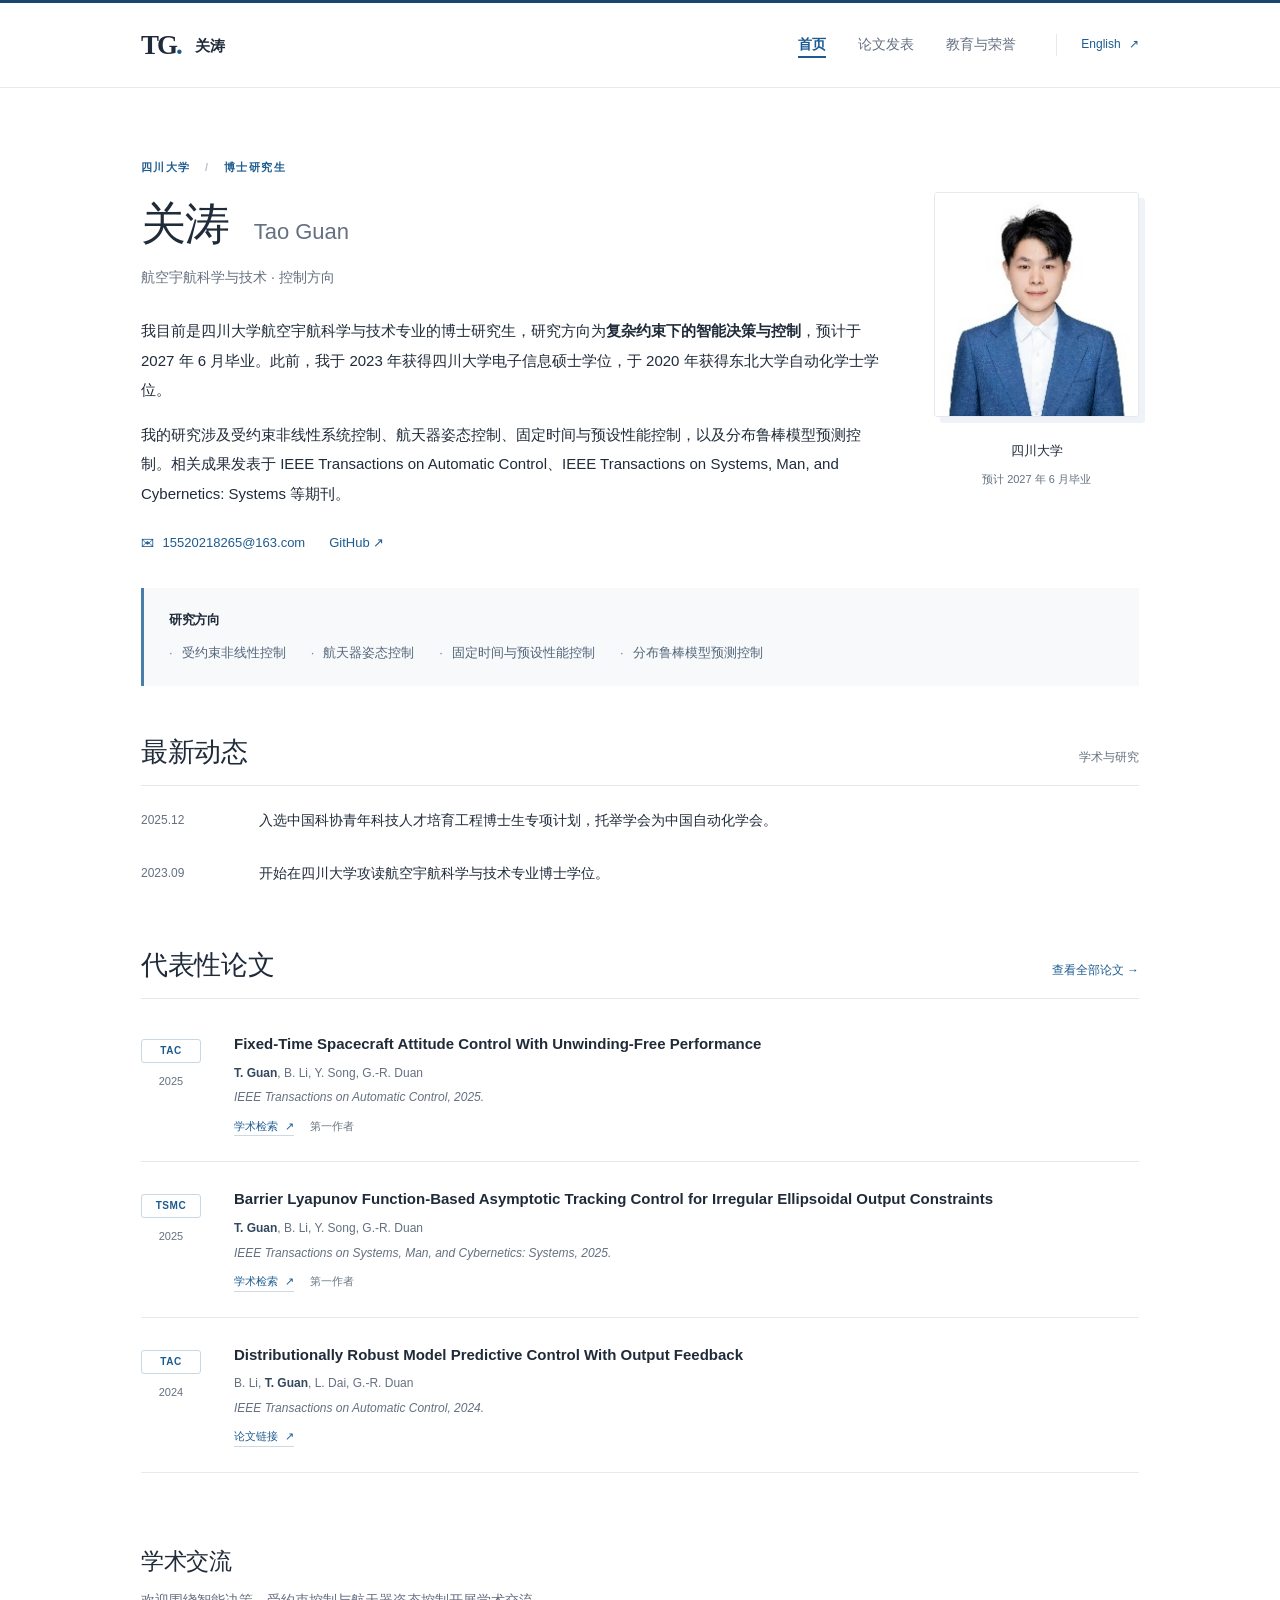
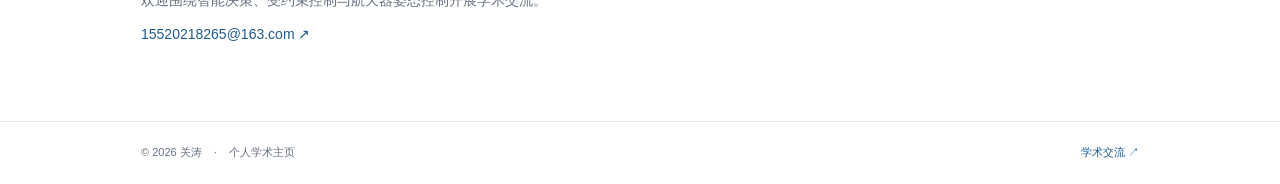
==== guan-tao-homepage/index.html @ 4fe331dc "Add files via upload" ====
<!doctype html>
<html lang="zh-CN"><head><meta charset="utf-8"><meta name="viewport" content="width=device-width,initial-scale=1"><meta name="description" content="关涛，四川大学博士研究生。研究方向：复杂约束下的智能决策与控制、航天器姿态控制、分布鲁棒模型预测控制。"><meta name="theme-color" content="#ffffff"><title>关涛 | 四川大学</title><link rel="icon" href="assets/favicon.svg" type="image/svg+xml"><link rel="stylesheet" href="assets/style.css"><script src="assets/site.js" defer></script><meta property="og:type" content="profile"><meta property="og:title" content="关涛 | 四川大学"><meta property="og:description" content="关涛，四川大学博士研究生。研究方向：复杂约束下的智能决策与控制、航天器姿态控制、分布鲁棒模型预测控制。"><link rel="alternate" hreflang="zh-CN" href="index.html"><link rel="alternate" hreflang="en" href="en/index.html"><link rel="canonical" href="https://taoguan1998.github.io/index.html"><meta property="og:url" content="https://taoguan1998.github.io/index.html"><meta property="og:image" content="https://taoguan1998.github.io/assets/tao-guan.jpg"></head>
<body><a class="skip-link" href="#main">跳转到正文</a><header class="site-header"><div class="header-inner"><a class="brand" href="index.html" aria-label="关涛，首页"><span class="brand-mark" aria-hidden="true">TG<span>.</span></span><span class="brand-name">关涛</span></a><nav aria-label="主导航"><a href="index.html" aria-current="page">首页</a><a href="publications.html">论文发表</a><a href="background.html">教育与荣誉</a></nav><a class="language-switch" href="en/index.html" lang="en" aria-label="Switch to English">English<span aria-hidden="true"> ↗</span></a></div></header>
<main id="main" class="container" tabindex="-1"><section class="intro" aria-labelledby="name"><div class="intro-copy"><p class="eyebrow">四川大学 <span>/</span> 博士研究生</p><h1 id="name">关涛 <span>Tao Guan</span></h1><p class="subtitle">航空宇航科学与技术 · 控制方向</p><div class="biography"><p>我目前是四川大学航空宇航科学与技术专业的博士研究生，研究方向为<strong>复杂约束下的智能决策与控制</strong>，预计于 2027 年 6 月毕业。此前，我于 2023 年获得四川大学电子信息硕士学位，于 2020 年获得东北大学自动化学士学位。</p><p>我的研究涉及受约束非线性系统控制、航天器姿态控制、固定时间与预设性能控制，以及分布鲁棒模型预测控制。相关成果发表于 IEEE Transactions on Automatic Control、IEEE Transactions on Systems, Man, and Cybernetics: Systems 等期刊。</p></div><div class="contact-links"><a href="mailto:15520218265@163.com"><span aria-hidden="true">✉</span> 15520218265@163.com</a><a href="https://github.com/TaoGuan1998" target="_blank" rel="noopener noreferrer">GitHub ↗</a></div></div><aside class="profile"><div class="photo-frame"><img src="assets/tao-guan.jpg" alt="关涛 / Tao Guan" width="227" height="227" fetchpriority="high"></div><p>四川大学</p><small>预计 2027 年 6 月毕业</small></aside></section>
 <section class="research" aria-labelledby="research-title"><h2 id="research-title">研究方向</h2><ul><li>受约束非线性控制</li><li>航天器姿态控制</li><li>固定时间与预设性能控制</li><li>分布鲁棒模型预测控制</li></ul></section>
 <section class="section news" aria-labelledby="news-title"><div class="section-heading"><h2 id="news-title">最新动态</h2><span class="section-note">学术与研究</span></div><dl><div><dt>2025.12</dt><dd>入选中国科协青年科技人才培育工程博士生专项计划，托举学会为中国自动化学会。</dd></div><div><dt>2023.09</dt><dd>开始在四川大学攻读航空宇航科学与技术专业博士学位。</dd></div></dl></section>
 <section class="section" aria-labelledby="selected-title"><div class="section-heading"><h2 id="selected-title">代表性论文</h2><a href="publications.html">查看全部论文 <span aria-hidden="true">→</span></a></div><div class="paper-list"><article class="paper" data-year="2025" data-search="fixed-time spacecraft attitude control with unwinding-free performance t. guan, b. li, y. song, g.-r. duan ieee transactions on automatic control ">
 <div class="paper-label"><span>TAC</span><small>2025</small></div>
 <div class="paper-body"><h3 lang="en">Fixed-Time Spacecraft Attitude Control With Unwinding-Free Performance</h3>
 <p class="authors" lang="en"><strong>T. Guan</strong>, B. Li, Y. Song, G.-R. Duan</p><p class="journal" lang="en">IEEE Transactions on Automatic Control, 2025.</p>
 <div class="paper-links"><a href="https://scholar.google.com/scholar?q=%22Fixed-Time%20Spacecraft%20Attitude%20Control%20With%20Unwinding-Free%20Performance%22" target="_blank" rel="noopener noreferrer">学术检索 <span aria-hidden="true">↗</span></a><span class="role-label">第一作者</span></div></div></article><article class="paper" data-year="2025" data-search="barrier lyapunov function-based asymptotic tracking control for irregular ellipsoidal output constraints t. guan, b. li, y. song, g.-r. duan ieee transactions on systems, man, and cybernetics: systems ">
 <div class="paper-label"><span>TSMC</span><small>2025</small></div>
 <div class="paper-body"><h3 lang="en">Barrier Lyapunov Function-Based Asymptotic Tracking Control for Irregular Ellipsoidal Output Constraints</h3>
 <p class="authors" lang="en"><strong>T. Guan</strong>, B. Li, Y. Song, G.-R. Duan</p><p class="journal" lang="en">IEEE Transactions on Systems, Man, and Cybernetics: Systems, 2025.</p>
 <div class="paper-links"><a href="https://scholar.google.com/scholar?q=%22Barrier%20Lyapunov%20Function-Based%20Asymptotic%20Tracking%20Control%20for%20Irregular%20Ellipsoidal%20Output%20Constraints%22" target="_blank" rel="noopener noreferrer">学术检索 <span aria-hidden="true">↗</span></a><span class="role-label">第一作者</span></div></div></article><article class="paper" data-year="2024" data-search="distributionally robust model predictive control with output feedback b. li, t. guan, l. dai, g.-r. duan ieee transactions on automatic control ">
 <div class="paper-label"><span>TAC</span><small>2024</small></div>
 <div class="paper-body"><h3 lang="en">Distributionally Robust Model Predictive Control With Output Feedback</h3>
 <p class="authors" lang="en">B. Li, <strong>T. Guan</strong>, L. Dai, G.-R. Duan</p><p class="journal" lang="en">IEEE Transactions on Automatic Control, 2024.</p>
 <div class="paper-links"><a href="https://doi.org/10.1109/TAC.2023.3321375" target="_blank" rel="noopener noreferrer">论文链接 <span aria-hidden="true">↗</span></a></div></div></article></div></section>
 <section class="contact-section"><h2>学术交流</h2><p>欢迎围绕智能决策、受约束控制与航天器姿态控制开展学术交流。</p><a href="mailto:15520218265@163.com">15520218265@163.com <span aria-hidden="true">↗</span></a></section></main>
<footer class="site-footer"><div class="footer-inner"><p>© 2026 关涛<span class="footer-dot">·</span>个人学术主页</p><a href="mailto:15520218265@163.com">学术交流 <span aria-hidden="true">↗</span></a></div></footer></body></html>
---- guan-tao-homepage/assets/style.css ----
:root{--ink:#202b3a;--muted:#657080;--line:#e5e9ee;--blue:#1d5b8f;--pale:#f4f7fa;--serif:Georgia,"Times New Roman","Noto Serif SC","Songti SC",SimSun,serif;--sans:Inter,-apple-system,BlinkMacSystemFont,"Segoe UI","PingFang SC","Microsoft YaHei",Arial,sans-serif}
*{box-sizing:border-box}html{scroll-behavior:smooth;scroll-padding-top:100px}body{margin:0;color:var(--ink);background:#fff;font:16px/1.8 var(--sans);-webkit-font-smoothing:antialiased}a{color:var(--blue);text-decoration:none;text-underline-offset:4px}a:hover{text-decoration:underline}button,input,select{font:inherit}a:focus-visible,input:focus-visible,select:focus-visible{outline:3px solid #67a1c9;outline-offset:5px}::selection{background:#dbeafa}.container,.header-inner,.footer-inner{max-width:1052px;margin:auto;padding-left:36px;padding-right:36px}.site-header{border-top:3px solid #1b466c;border-bottom:1px solid var(--line);background:rgba(255,255,255,.97)}.header-inner{display:flex;align-items:center;min-height:84px;gap:40px}.brand{display:flex;align-items:center;gap:14px;color:var(--ink);flex-shrink:0}.brand:hover{text-decoration:none}.brand-mark{font:bold 27px/1 var(--serif);letter-spacing:-2px}.brand-mark>span{color:var(--blue)}.brand-name{font-size:15px;font-weight:600}.header-inner nav{display:flex;align-items:center;gap:32px;margin-left:auto;align-self:stretch}.header-inner nav a{display:flex;align-items:center;position:relative;color:var(--muted);font-size:14px;white-space:nowrap}.header-inner nav a[aria-current]{color:var(--blue);font-weight:600}.header-inner nav a[aria-current]:after{content:"";position:absolute;height:2px;bottom:0;left:0;right:0;background:var(--blue)}.language-switch{font-size:12px;border-left:1px solid var(--line);padding-left:24px;white-space:nowrap}.language-switch span{margin-left:5px}main{min-height:calc(100vh - 200px);padding-top:64px;padding-bottom:72px}main:focus{outline:none}.intro{display:grid;grid-template-columns:minmax(0,1fr) 205px;gap:55px;align-items:start}.eyebrow{text-transform:uppercase;letter-spacing:1.4px;font-size:11px;font-weight:600;color:var(--blue);margin:0 0 19px}.eyebrow span{color:#b8c3ce;margin:0 10px}h1,h2,h3,p{margin-top:0}h1{font:400 45px/1.22 var(--serif);letter-spacing:-1.2px;margin-bottom:14px}h1>span{font:400 22px/1.4 var(--sans);letter-spacing:0;color:var(--muted);margin-left:15px;white-space:nowrap}.subtitle{font-size:14px;line-height:1.7;color:var(--muted);margin-bottom:27px}.biography p{font-size:15px;line-height:1.95;margin-bottom:16px}.biography strong{font-weight:600}.contact-links{display:flex;gap:24px;flex-wrap:wrap;font-size:13px;margin-top:23px}.contact-links span{margin-right:5px}.profile{padding-top:34px;text-align:center}.photo-frame{width:205px;height:225px;background:#f8fafc;overflow:hidden;border:1px solid var(--line);border-radius:3px;box-shadow:6px 6px 0 #eff3f7}.photo-frame img{display:block;object-fit:cover;width:100%;height:100%;object-position:50% 10%}.profile p{font-size:13px;margin:22px 0 2px}.profile small{color:var(--muted);font-size:11px}.research{margin-top:34px;padding:22px 25px;border-left:3px solid #497eaa;background:#f7f9fb}.research h2{font-size:13px;line-height:1.5;font-family:var(--sans);font-weight:600;margin:0 0 11px}.research ul{display:flex;flex-wrap:wrap;gap:7px 25px;list-style:none;padding:0;margin:0;color:#53657a;font-size:13px}.research li:before{content:"·";color:#6090b2;margin-right:9px}.section{margin-top:48px}h2{font:400 27px/1.4 var(--serif);letter-spacing:-.3px;margin-bottom:23px}.section-heading{display:flex;align-items:baseline;justify-content:space-between;gap:20px;border-bottom:1px solid var(--line);margin-bottom:8px}.section-heading h2{margin-bottom:13px}.section-heading>a,.section-note{font-size:12px}.section-note{color:var(--muted)}.news dl{margin:0}.news dl>div{display:grid;grid-template-columns:100px 1fr;gap:18px;padding:13px 0}.news dt{font-size:12px;color:var(--muted);font-variant-numeric:tabular-nums;padding-top:3px}.news dd{margin:0;font-size:14px;line-height:1.9}.paper{display:grid;grid-template-columns:70px minmax(0,1fr);gap:23px;padding:25px 0;border-bottom:1px solid var(--line)}.paper-label{padding-top:3px}.paper-label>span{display:inline-block;min-width:60px;text-align:center;border:1px solid #c7d8e5;border-radius:3px;font-size:10px;letter-spacing:.6px;color:var(--blue);font-weight:600;padding:2px 7px}.paper-label>small{display:block;text-align:center;width:60px;font-size:11px;color:var(--muted);margin-top:8px}.paper h3{font:600 15px/1.65 var(--sans);margin:0 0 6px;letter-spacing:0}.authors,.journal{font-size:12px;color:var(--muted);line-height:1.7;margin:4px 0}.authors strong{color:#33475d;font-weight:600}.journal{font-style:italic}.paper-links{display:flex;align-items:center;gap:16px;margin-top:9px;font-size:11px}.paper-links a{border-bottom:1px solid #ccdae6;line-height:1.7}.paper-links a:hover{text-decoration:none;border-color:var(--blue)}.paper-links a span{margin-left:4px}.role-label{color:#6c7884}.contact-section{margin-top:48px;padding:25px 0 0}.contact-section h2{font-size:23px;margin-bottom:10px}.contact-section p{font-size:14px;color:var(--muted);margin-bottom:7px}.contact-section>a{font-size:14px}.site-footer{border-top:1px solid var(--line)}.footer-inner{display:flex;justify-content:space-between;align-items:center;padding-top:21px;padding-bottom:21px;font-size:11px;color:var(--muted);gap:15px}.footer-inner p{margin:0}.footer-dot{margin:0 12px}.footer-inner>a{white-space:nowrap}.page-heading{margin-bottom:35px;max-width:780px}.page-heading h1{font-size:40px;margin-bottom:20px}.page-heading>p:not(.eyebrow){font-size:15px;margin-bottom:7px}.page-heading .muted{color:var(--muted);font-size:12px!important}.publication-controls{display:flex;gap:18px;padding-top:5px}.search-field{position:relative;flex:1}.search-field>span{position:absolute;left:15px;top:4px;font-size:25px;color:#778795}.search-field input{width:100%;padding:11px 14px 11px 44px;border:1px solid #d7dfe7;border-radius:4px;font-size:13px;background:#fff;color:var(--ink);line-height:1.8}.publication-controls select{border:1px solid #d7dfe7;border-radius:4px;padding:8px 16px;background:#fff;color:var(--ink);font-size:12px;min-width:130px}.result-count{font-size:11px;color:var(--muted);margin:13px 0 0}.publications-list .paper{padding:28px 0}.empty-state{padding:60px 20px;text-align:center;color:var(--muted);background:var(--pale)}[hidden]{display:none!important}.translation{font-size:12px;color:var(--muted);margin:3px 0 8px}.translation span{font-size:10px}.education-list{border-top:1px solid var(--line)}.education-entry{display:grid;grid-template-columns:190px 1fr;gap:36px;padding:27px 0;border-bottom:1px solid var(--line)}.education-date{font-size:12px;color:var(--muted);font-variant-numeric:tabular-nums;padding-top:4px}.education-degree{font-size:11px;color:var(--blue);margin:0 0 4px}.education-entry h3{font-size:19px;font-weight:500;margin:0 0 3px}.education-entry p:not(.education-degree){font-size:14px;margin-bottom:3px}.education-entry small{font-size:11px;color:var(--muted)}.honors-list{border-top:1px solid var(--line)}.honor{display:grid;grid-template-columns:190px 1fr;gap:36px;padding:23px 0;border-bottom:1px solid var(--line)}.honor-date{font-size:11px;color:var(--muted);padding-top:3px}.honor h3{font-size:14px;font-weight:500;line-height:1.8;margin:0 0 4px}.honor p{font-size:12px;color:var(--muted);margin:0}.skip-link{position:absolute;left:20px;top:-70px;background:var(--ink);color:white;padding:10px 20px;z-index:20}.skip-link:focus{top:10px}.sr-only{position:absolute!important;width:1px;height:1px;padding:0;margin:-1px;overflow:hidden;clip:rect(0,0,0,0);white-space:nowrap;border:0}
@media(min-width:1200px){.container,.header-inner,.footer-inner{max-width:1070px}main{padding-top:70px}}
@media(max-width:800px){.container,.header-inner,.footer-inner{padding-left:26px;padding-right:26px}.header-inner{gap:22px}.header-inner nav{gap:22px}.brand-name{display:none}.language-switch{padding-left:18px}.intro{grid-template-columns:minmax(0,1fr) 170px;gap:32px}.photo-frame{width:170px;height:190px}.profile{padding-top:36px}.biography p{font-size:14px}h1{font-size:39px}h1>span{font-size:19px}.education-entry,.honor{grid-template-columns:155px 1fr;gap:24px}}
@media(max-width:600px){.container,.header-inner,.footer-inner{padding-left:21px;padding-right:21px}.header-inner{min-height:112px;position:relative;gap:20px;flex-wrap:wrap;padding-top:15px;padding-bottom:0;align-content:space-between}.brand-name{display:inline;font-size:13px}.brand-mark{font-size:24px}.header-inner nav{order:3;width:100%;margin:0;gap:28px;height:45px;align-self:auto}.header-inner nav a{font-size:12px}.language-switch{margin-left:auto;border:0;font-size:11px;padding:0}.intro{display:block;position:relative}.intro-copy{padding-top:0}.intro h1{font-size:37px;margin-bottom:9px;max-width:calc(100% - 105px)}.intro h1>span{display:block;margin:5px 0 0;font-size:17px}.intro .eyebrow{font-size:9px;margin-bottom:14px;letter-spacing:.5px;max-width:calc(100% - 100px)}.eyebrow span{margin:0 5px}.subtitle{font-size:11px;max-width:calc(100% - 105px);margin-bottom:29px}.profile{position:absolute;right:0;top:12px;padding:0;width:86px}.photo-frame{width:86px;height:102px;box-shadow:4px 4px 0 #eff3f7}.profile p,.profile small{display:none}.biography p{line-height:1.95;margin-bottom:15px}.contact-links{font-size:12px;gap:18px;margin-top:18px}main{padding-top:36px;padding-bottom:45px}.research{padding:18px 16px;margin-top:27px}.research ul{display:block;font-size:12px}.research li+li{margin-top:5px}.section{margin-top:34px}h2{font-size:23px}.section-heading{gap:10px}.section-heading>a,.section-note{font-size:10px}.news dl>div{grid-template-columns:60px 1fr;gap:13px;padding:12px 0}.news dt{font-size:11px}.news dd{font-size:13px}.paper{grid-template-columns:50px minmax(0,1fr);gap:15px;padding:22px 0}.paper-label>span{font-size:8px;padding:2px 4px;min-width:46px}.paper-label>small{width:46px;font-size:10px}.paper h3{font-size:13px;line-height:1.7}.authors,.journal{font-size:11px;overflow-wrap:anywhere}.paper-links{font-size:10px;gap:12px}.contact-section{margin-top:32px}.contact-section p{font-size:13px}.footer-inner{font-size:10px;align-items:flex-start;padding-top:19px;padding-bottom:19px}.footer-dot{margin:0 7px}.page-heading h1{font-size:32px}.page-heading>p:not(.eyebrow){font-size:13px}.publication-controls{gap:10px}.search-field input{font-size:11px;padding-left:33px}.search-field>span{left:10px;top:2px}.publication-controls select{min-width:103px;padding:8px;font-size:11px}.education-entry,.honor{grid-template-columns:1fr;gap:8px;padding:22px 0}.education-entry h3{font-size:18px}.education-entry p:not(.education-degree){font-size:13px}.honor h3{font-size:13px}.contact-section>a{font-size:13px}}
@media(prefers-reduced-motion:reduce){html{scroll-behavior:auto}}
@media print{.site-header,.site-footer,.publication-controls,.result-count,.skip-link,.contact-section{display:none}main{padding:0!important}.container{max-width:none}.paper,.education-entry,.honor{break-inside:avoid}.paper-links{display:none}.profile{position:static}body{font-size:11pt}a{color:inherit}.intro{display:grid;grid-template-columns:1fr 150px}.photo-frame{width:140px;height:150px}.intro h1,.intro .eyebrow,.subtitle{max-width:none}}
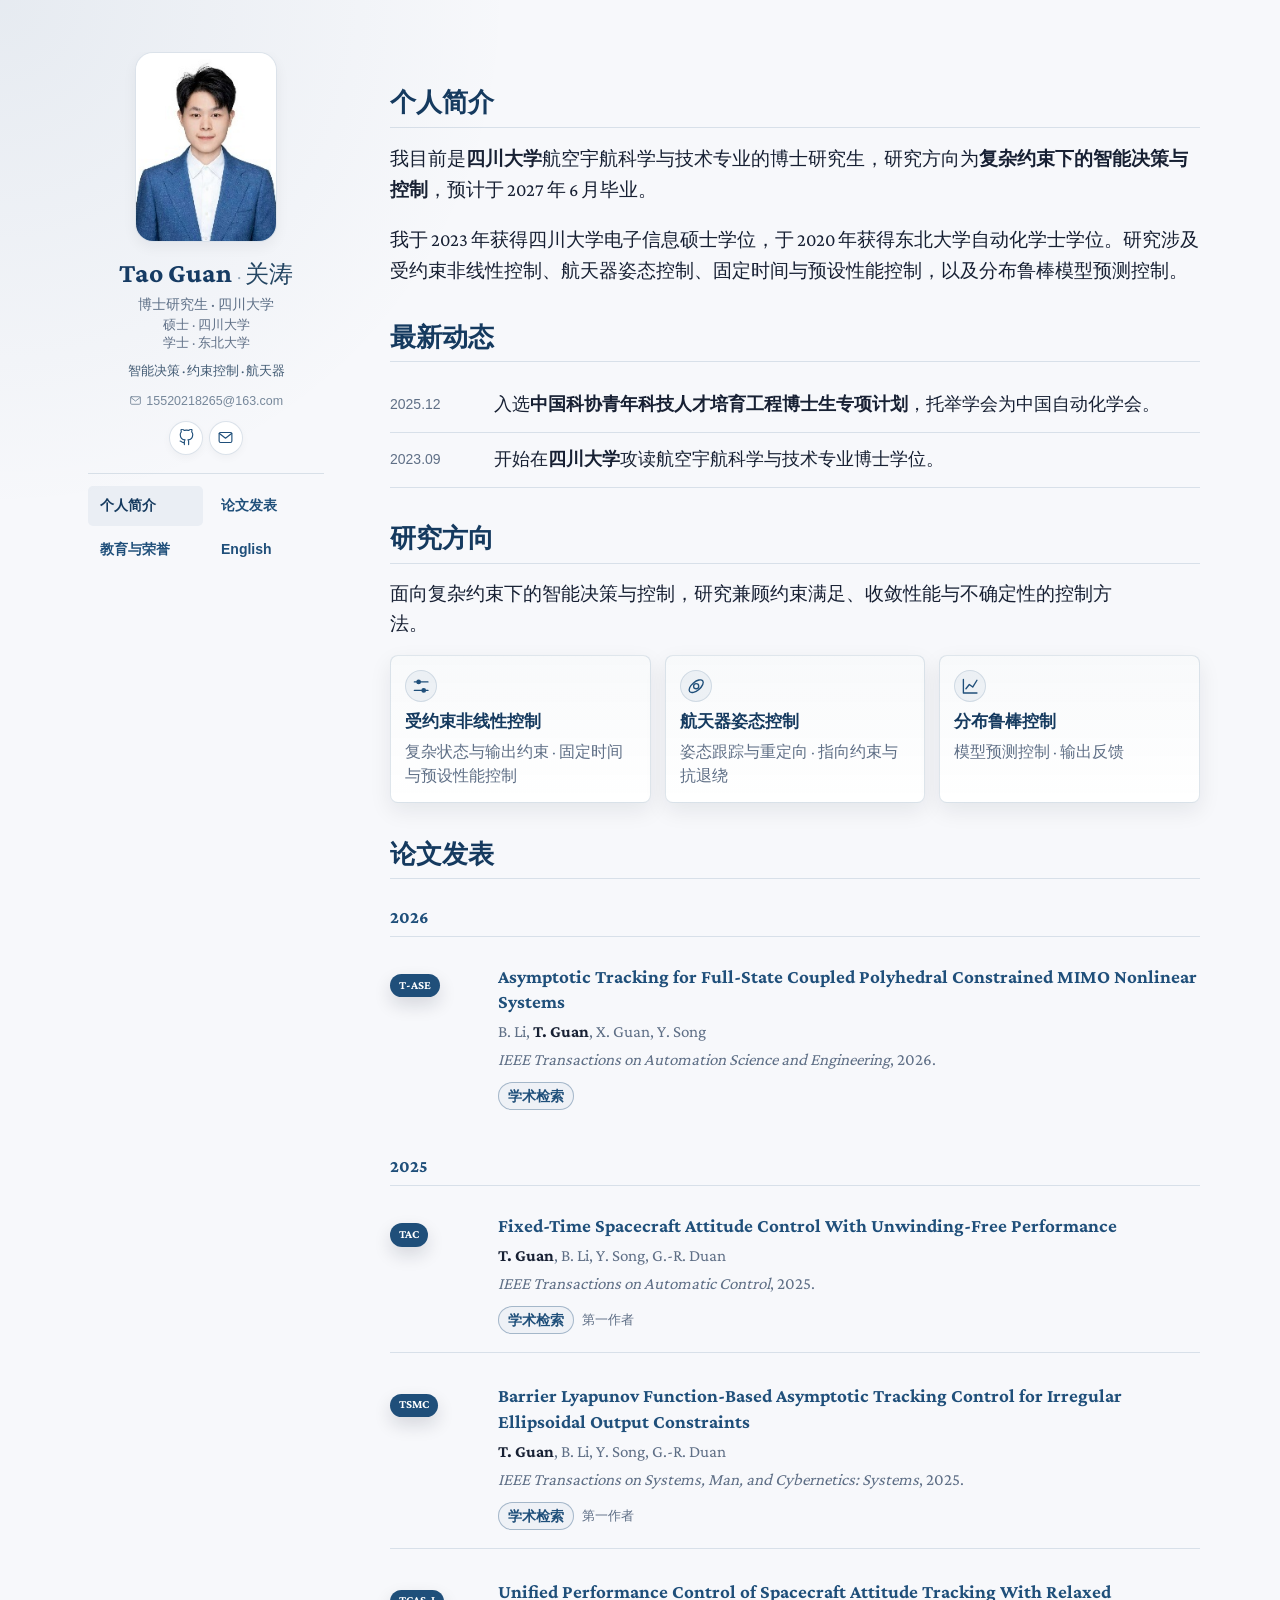
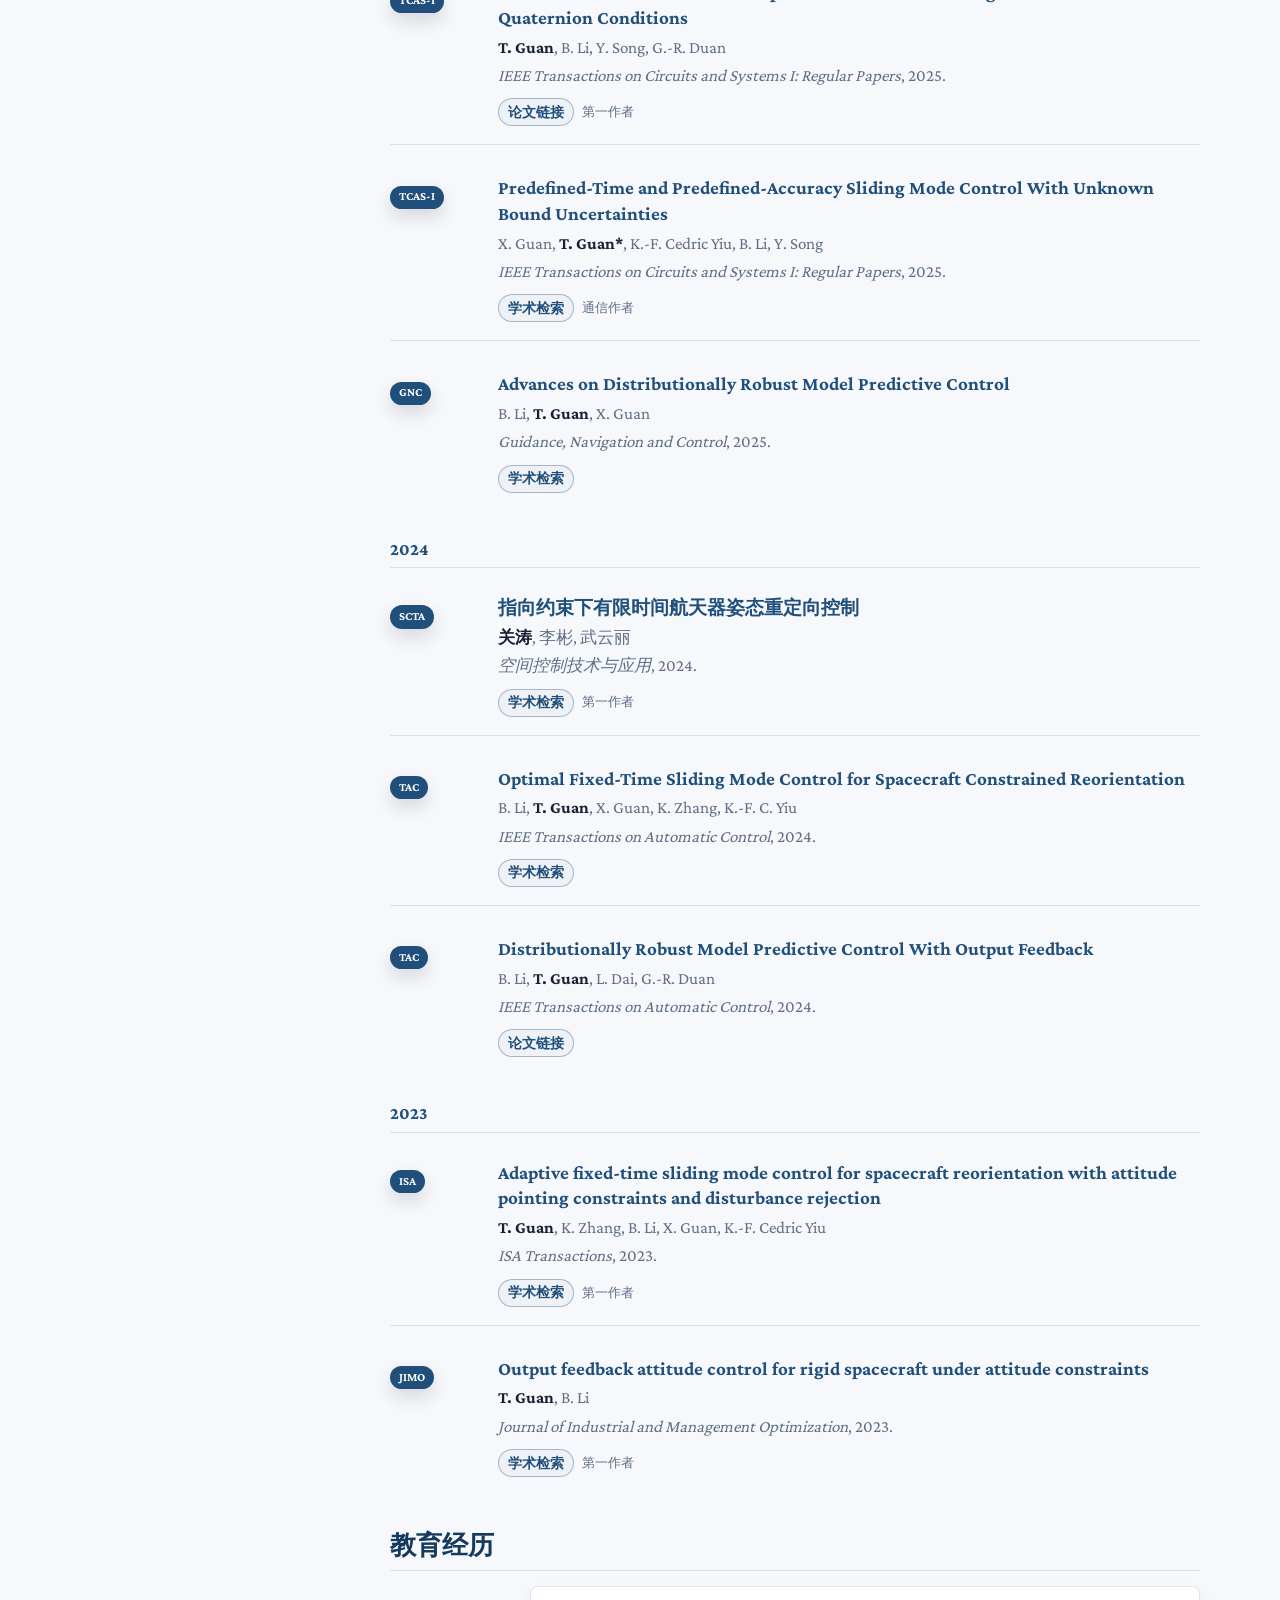
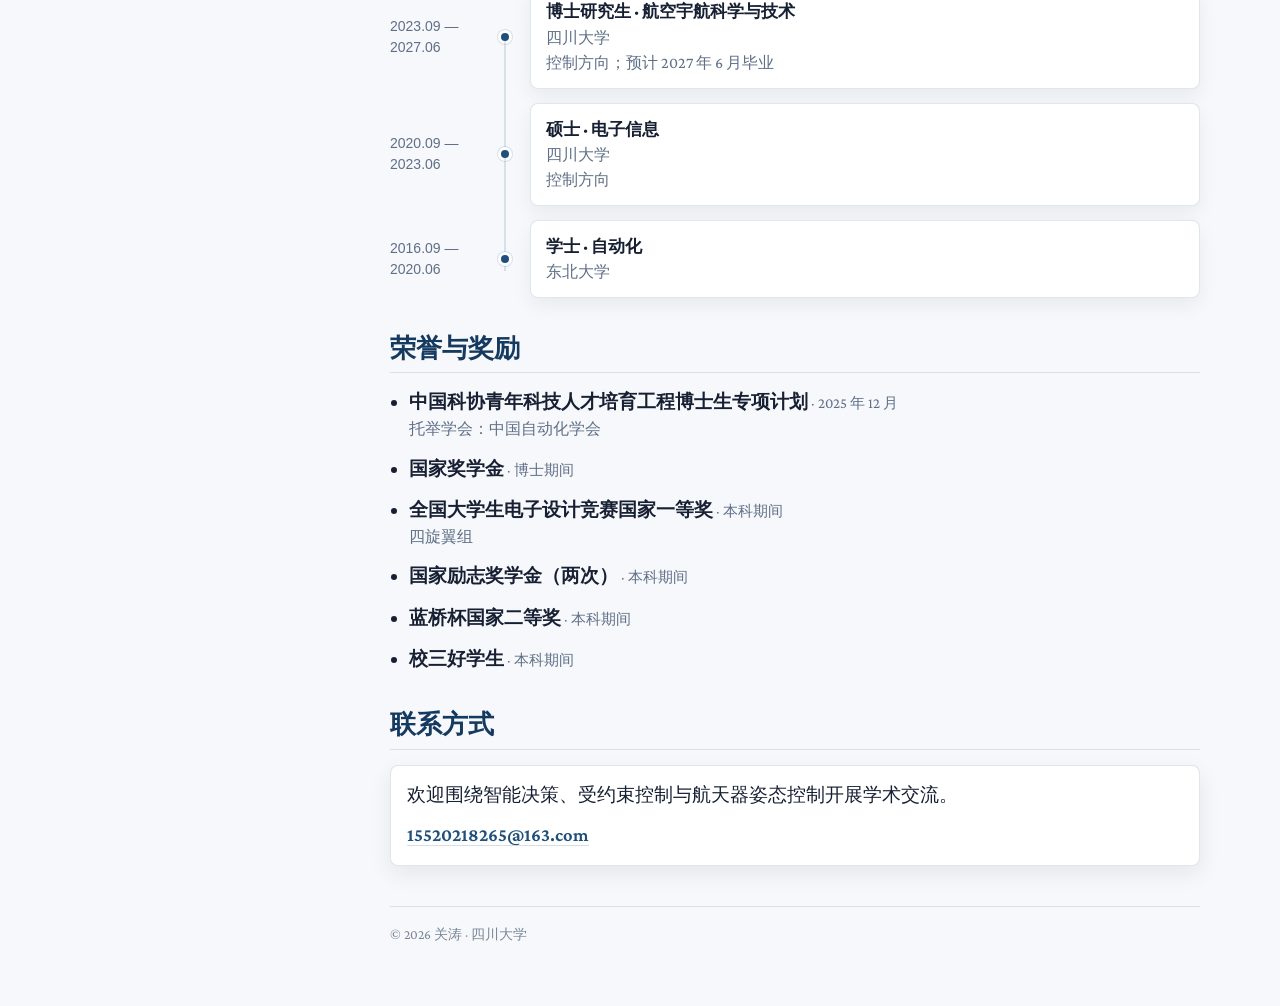
==== commit a6b9cd6e: "Add files via upload" ====
--- a/guan-tao-homepage/index.html
+++ b/guan-tao-homepage/index.html
@@ -1,21 +1,3 @@
 <!doctype html>
-<html lang="zh-CN"><head><meta charset="utf-8"><meta name="viewport" content="width=device-width,initial-scale=1"><meta name="description" content="关涛，四川大学博士研究生。研究方向：复杂约束下的智能决策与控制、航天器姿态控制、分布鲁棒模型预测控制。"><meta name="theme-color" content="#ffffff"><title>关涛 | 四川大学</title><link rel="icon" href="assets/favicon.svg" type="image/svg+xml"><link rel="stylesheet" href="assets/style.css"><script src="assets/site.js" defer></script><meta property="og:type" content="profile"><meta property="og:title" content="关涛 | 四川大学"><meta property="og:description" content="关涛，四川大学博士研究生。研究方向：复杂约束下的智能决策与控制、航天器姿态控制、分布鲁棒模型预测控制。"><link rel="alternate" hreflang="zh-CN" href="index.html"><link rel="alternate" hreflang="en" href="en/index.html"><link rel="canonical" href="https://taoguan1998.github.io/index.html"><meta property="og:url" content="https://taoguan1998.github.io/index.html"><meta property="og:image" content="https://taoguan1998.github.io/assets/tao-guan.jpg"></head>
-<body><a class="skip-link" href="#main">跳转到正文</a><header class="site-header"><div class="header-inner"><a class="brand" href="index.html" aria-label="关涛，首页"><span class="brand-mark" aria-hidden="true">TG<span>.</span></span><span class="brand-name">关涛</span></a><nav aria-label="主导航"><a href="index.html" aria-current="page">首页</a><a href="publications.html">论文发表</a><a href="background.html">教育与荣誉</a></nav><a class="language-switch" href="en/index.html" lang="en" aria-label="Switch to English">English<span aria-hidden="true"> ↗</span></a></div></header>
-<main id="main" class="container" tabindex="-1"><section class="intro" aria-labelledby="name"><div class="intro-copy"><p class="eyebrow">四川大学 <span>/</span> 博士研究生</p><h1 id="name">关涛 <span>Tao Guan</span></h1><p class="subtitle">航空宇航科学与技术 · 控制方向</p><div class="biography"><p>我目前是四川大学航空宇航科学与技术专业的博士研究生，研究方向为<strong>复杂约束下的智能决策与控制</strong>，预计于 2027 年 6 月毕业。此前，我于 2023 年获得四川大学电子信息硕士学位，于 2020 年获得东北大学自动化学士学位。</p><p>我的研究涉及受约束非线性系统控制、航天器姿态控制、固定时间与预设性能控制，以及分布鲁棒模型预测控制。相关成果发表于 IEEE Transactions on Automatic Control、IEEE Transactions on Systems, Man, and Cybernetics: Systems 等期刊。</p></div><div class="contact-links"><a href="mailto:15520218265@163.com"><span aria-hidden="true">✉</span> 15520218265@163.com</a><a href="https://github.com/TaoGuan1998" target="_blank" rel="noopener noreferrer">GitHub ↗</a></div></div><aside class="profile"><div class="photo-frame"><img src="assets/tao-guan.jpg" alt="关涛 / Tao Guan" width="227" height="227" fetchpriority="high"></div><p>四川大学</p><small>预计 2027 年 6 月毕业</small></aside></section>
- <section class="research" aria-labelledby="research-title"><h2 id="research-title">研究方向</h2><ul><li>受约束非线性控制</li><li>航天器姿态控制</li><li>固定时间与预设性能控制</li><li>分布鲁棒模型预测控制</li></ul></section>
- <section class="section news" aria-labelledby="news-title"><div class="section-heading"><h2 id="news-title">最新动态</h2><span class="section-note">学术与研究</span></div><dl><div><dt>2025.12</dt><dd>入选中国科协青年科技人才培育工程博士生专项计划，托举学会为中国自动化学会。</dd></div><div><dt>2023.09</dt><dd>开始在四川大学攻读航空宇航科学与技术专业博士学位。</dd></div></dl></section>
- <section class="section" aria-labelledby="selected-title"><div class="section-heading"><h2 id="selected-title">代表性论文</h2><a href="publications.html">查看全部论文 <span aria-hidden="true">→</span></a></div><div class="paper-list"><article class="paper" data-year="2025" data-search="fixed-time spacecraft attitude control with unwinding-free performance t. guan, b. li, y. song, g.-r. duan ieee transactions on automatic control ">
- <div class="paper-label"><span>TAC</span><small>2025</small></div>
- <div class="paper-body"><h3 lang="en">Fixed-Time Spacecraft Attitude Control With Unwinding-Free Performance</h3>
- <p class="authors" lang="en"><strong>T. Guan</strong>, B. Li, Y. Song, G.-R. Duan</p><p class="journal" lang="en">IEEE Transactions on Automatic Control, 2025.</p>
- <div class="paper-links"><a href="https://scholar.google.com/scholar?q=%22Fixed-Time%20Spacecraft%20Attitude%20Control%20With%20Unwinding-Free%20Performance%22" target="_blank" rel="noopener noreferrer">学术检索 <span aria-hidden="true">↗</span></a><span class="role-label">第一作者</span></div></div></article><article class="paper" data-year="2025" data-search="barrier lyapunov function-based asymptotic tracking control for irregular ellipsoidal output constraints t. guan, b. li, y. song, g.-r. duan ieee transactions on systems, man, and cybernetics: systems ">
- <div class="paper-label"><span>TSMC</span><small>2025</small></div>
- <div class="paper-body"><h3 lang="en">Barrier Lyapunov Function-Based Asymptotic Tracking Control for Irregular Ellipsoidal Output Constraints</h3>
- <p class="authors" lang="en"><strong>T. Guan</strong>, B. Li, Y. Song, G.-R. Duan</p><p class="journal" lang="en">IEEE Transactions on Systems, Man, and Cybernetics: Systems, 2025.</p>
- <div class="paper-links"><a href="https://scholar.google.com/scholar?q=%22Barrier%20Lyapunov%20Function-Based%20Asymptotic%20Tracking%20Control%20for%20Irregular%20Ellipsoidal%20Output%20Constraints%22" target="_blank" rel="noopener noreferrer">学术检索 <span aria-hidden="true">↗</span></a><span class="role-label">第一作者</span></div></div></article><article class="paper" data-year="2024" data-search="distributionally robust model predictive control with output feedback b. li, t. guan, l. dai, g.-r. duan ieee transactions on automatic control ">
- <div class="paper-label"><span>TAC</span><small>2024</small></div>
- <div class="paper-body"><h3 lang="en">Distributionally Robust Model Predictive Control With Output Feedback</h3>
- <p class="authors" lang="en">B. Li, <strong>T. Guan</strong>, L. Dai, G.-R. Duan</p><p class="journal" lang="en">IEEE Transactions on Automatic Control, 2024.</p>
- <div class="paper-links"><a href="https://doi.org/10.1109/TAC.2023.3321375" target="_blank" rel="noopener noreferrer">论文链接 <span aria-hidden="true">↗</span></a></div></div></article></div></section>
- <section class="contact-section"><h2>学术交流</h2><p>欢迎围绕智能决策、受约束控制与航天器姿态控制开展学术交流。</p><a href="mailto:15520218265@163.com">15520218265@163.com <span aria-hidden="true">↗</span></a></section></main>
-<footer class="site-footer"><div class="footer-inner"><p>© 2026 关涛<span class="footer-dot">·</span>个人学术主页</p><a href="mailto:15520218265@163.com">学术交流 <span aria-hidden="true">↗</span></a></div></footer></body></html>
+<html lang="zh-CN"><head><meta charset="utf-8"><meta name="viewport" content="width=device-width,initial-scale=1"><title>个人简介 | 关涛</title><meta name="description" content="关涛，四川大学博士研究生。研究方向：复杂约束下的智能决策与控制、航天器姿态控制、分布鲁棒模型预测控制。"><meta name="theme-color" content="#f7f8fb"><link rel="icon" href="assets/favicon.svg" type="image/svg+xml"><link rel="stylesheet" href="assets/style.css"><script src="assets/site.js" defer></script><link rel="canonical" href="https://taoguan1998.github.io/"><link rel="alternate" hreflang="zh-CN" href="index.html"><link rel="alternate" hreflang="en" href="en/index.html"><meta property="og:type" content="profile"><meta property="og:title" content="个人简介 | 关涛"><meta property="og:description" content="关涛，四川大学博士研究生。研究方向：复杂约束下的智能决策与控制、航天器姿态控制、分布鲁棒模型预测控制。"><meta property="og:url" content="https://taoguan1998.github.io/"><meta property="og:image" content="https://taoguan1998.github.io/assets/tao-guan.jpg"></head>
+<body><a class="skip-link" href="#main">跳转到正文</a><div class="wrapper"><header class="profile-sidebar"><a class="avatar" href="index.html"><img src="assets/tao-guan.jpg" alt="关涛 / Tao Guan" width="227" height="227" fetchpriority="high"></a><h1 class="profile-name"><span class="profile-name-en">Tao Guan</span><span class="profile-name-divider"> · </span><span class="profile-name-zh" lang="zh-CN">关涛</span></h1><p class="profile-position">博士研究生 · 四川大学</p><p class="profile-education">硕士 · 四川大学<br>学士 · 东北大学</p><p class="profile-tagline">智能决策 · 约束控制 · 航天器</p><div class="profile-contact"><a class="profile-email" href="mailto:15520218265@163.com"><svg viewBox="0 0 24 24" fill="none" stroke="currentColor" stroke-width="1.6" stroke-linecap="round" stroke-linejoin="round" aria-hidden="true"><rect x="3" y="5" width="18" height="14" rx="2"/><path d="m3 6 9 7 9-7"/></svg>15520218265@163.com</a><div class="social-icons"><a href="https://github.com/TaoGuan1998" target="_blank" rel="noopener noreferrer" aria-label="GitHub" title="GitHub"><svg viewBox="0 0 24 24" fill="none" stroke="currentColor" stroke-width="1.6" stroke-linecap="round" stroke-linejoin="round" aria-hidden="true"><path d="M9 19c-4 1-4-2-6-2m12 5v-4a3.5 3.5 0 0 0-1-2.7c3.3-.4 6.8-1.6 6.8-7.3a5.7 5.7 0 0 0-1.5-4 5.3 5.3 0 0 0-.1-4S18 0 15 2a13.4 13.4 0 0 0-6 0C6 0 4.8 0 4.8 0a5.3 5.3 0 0 0-.1 4 5.7 5.7 0 0 0-1.5 4c0 5.7 3.5 6.9 6.8 7.3A3.5 3.5 0 0 0 9 18v4"/></svg></a><a href="mailto:15520218265@163.com" aria-label="发送邮件" title="发送邮件"><svg viewBox="0 0 24 24" fill="none" stroke="currentColor" stroke-width="1.6" stroke-linecap="round" stroke-linejoin="round" aria-hidden="true"><rect x="3" y="5" width="18" height="14" rx="2"/><path d="m3 6 9 7 9-7"/></svg></a></div></div><nav class="detail-nav" aria-label="主导航"><a href="index.html" aria-current="page">个人简介</a><a href="publications.html">论文发表</a><a href="background.html">教育与荣誉</a><a class="language-switch" href="en/index.html" lang="en">English</a></nav></header><main class="site-content" id="main" tabindex="-1"><h2 id="about">个人简介</h2><p>我目前是<strong>四川大学</strong>航空宇航科学与技术专业的博士研究生，研究方向为<strong>复杂约束下的智能决策与控制</strong>，预计于 2027 年 6 月毕业。</p><p>我于 2023 年获得四川大学电子信息硕士学位，于 2020 年获得东北大学自动化学士学位。研究涉及受约束非线性控制、航天器姿态控制、固定时间与预设性能控制，以及分布鲁棒模型预测控制。</p><h2 id="news">最新动态</h2><div class="news-refinement"><ol class="news-list"><li class="highlight-item"><time class="highlight-date" datetime="2025-12">2025.12</time><span class="highlight-text">入选<strong>中国科协青年科技人才培育工程博士生专项计划</strong>，托举学会为中国自动化学会。</span></li><li class="highlight-item"><time class="highlight-date" datetime="2023-09">2023.09</time><span class="highlight-text">开始在<strong>四川大学</strong>攻读航空宇航科学与技术专业博士学位。</span></li></ol></div><h2 id="research">研究方向</h2><p class="research-intro">面向复杂约束下的智能决策与控制，研究兼顾约束满足、收敛性能与不确定性的控制方法。</p><div class="research-pillars"><article class="research-pillar"><span class="research-pillar-icon"><svg viewBox="0 0 24 24" fill="none" stroke="currentColor" stroke-width="1.6" stroke-linecap="round" stroke-linejoin="round" aria-hidden="true"><path d="M4 7h16M4 17h16"/><circle cx="9" cy="7" r="2" fill="currentColor"/><circle cx="15" cy="17" r="2" fill="currentColor"/></svg></span><h3>受约束非线性控制</h3><p>复杂状态与输出约束 · 固定时间与预设性能控制</p></article><article class="research-pillar"><span class="research-pillar-icon"><svg viewBox="0 0 24 24" fill="none" stroke="currentColor" stroke-width="1.6" stroke-linecap="round" stroke-linejoin="round" aria-hidden="true"><circle cx="12" cy="12" r="3"/><ellipse cx="12" cy="12" rx="10" ry="5" transform="rotate(-40 12 12)"/></svg></span><h3>航天器姿态控制</h3><p>姿态跟踪与重定向 · 指向约束与抗退绕</p></article><article class="research-pillar"><span class="research-pillar-icon"><svg viewBox="0 0 24 24" fill="none" stroke="currentColor" stroke-width="1.6" stroke-linecap="round" stroke-linejoin="round" aria-hidden="true"><path d="M4 4v16h16M7 15l4-5 4 3 5-8"/></svg></span><h3>分布鲁棒控制</h3><p>模型预测控制 · 输出反馈</p></article></div><h2 id="publications">论文发表</h2><div class="publications"><div class="paper-year-group" data-group-year="2026"><h3 class="year-heading">2026</h3><div class="paper-list"><article class="paper" data-year="2026" data-search="asymptotic tracking for full-state coupled polyhedral constrained mimo nonlinear systems b. li, t. guan, x. guan, y. song ieee transactions on automation science and engineering "><div class="paper-label"><span class="badge">T-ASE</span></div><div class="paper-body"><h4 class="paper-title" lang="en"><a href="https://scholar.google.com/scholar?q=%22Asymptotic%20Tracking%20for%20Full-State%20Coupled%20Polyhedral%20Constrained%20MIMO%20Nonlinear%20Systems%22" target="_blank" rel="noopener noreferrer">Asymptotic Tracking for Full-State Coupled Polyhedral Constrained MIMO Nonlinear Systems</a></h4><p class="authors" lang="en">B. Li, <strong>T. Guan</strong>, X. Guan, Y. Song</p><p class="journal" lang="en"><em>IEEE Transactions on Automation Science and Engineering</em>, 2026.</p><div class="paper-links"><a class="pill-link" href="https://scholar.google.com/scholar?q=%22Asymptotic%20Tracking%20for%20Full-State%20Coupled%20Polyhedral%20Constrained%20MIMO%20Nonlinear%20Systems%22" target="_blank" rel="noopener noreferrer">学术检索</a></div></div></article></div></div><div class="paper-year-group" data-group-year="2025"><h3 class="year-heading">2025</h3><div class="paper-list"><article class="paper" data-year="2025" data-search="fixed-time spacecraft attitude control with unwinding-free performance t. guan, b. li, y. song, g.-r. duan ieee transactions on automatic control "><div class="paper-label"><span class="badge">TAC</span></div><div class="paper-body"><h4 class="paper-title" lang="en"><a href="https://scholar.google.com/scholar?q=%22Fixed-Time%20Spacecraft%20Attitude%20Control%20With%20Unwinding-Free%20Performance%22" target="_blank" rel="noopener noreferrer">Fixed-Time Spacecraft Attitude Control With Unwinding-Free Performance</a></h4><p class="authors" lang="en"><strong>T. Guan</strong>, B. Li, Y. Song, G.-R. Duan</p><p class="journal" lang="en"><em>IEEE Transactions on Automatic Control</em>, 2025.</p><div class="paper-links"><a class="pill-link" href="https://scholar.google.com/scholar?q=%22Fixed-Time%20Spacecraft%20Attitude%20Control%20With%20Unwinding-Free%20Performance%22" target="_blank" rel="noopener noreferrer">学术检索</a><span class="role-label">第一作者</span></div></div></article><article class="paper" data-year="2025" data-search="barrier lyapunov function-based asymptotic tracking control for irregular ellipsoidal output constraints t. guan, b. li, y. song, g.-r. duan ieee transactions on systems, man, and cybernetics: systems "><div class="paper-label"><span class="badge">TSMC</span></div><div class="paper-body"><h4 class="paper-title" lang="en"><a href="https://scholar.google.com/scholar?q=%22Barrier%20Lyapunov%20Function-Based%20Asymptotic%20Tracking%20Control%20for%20Irregular%20Ellipsoidal%20Output%20Constraints%22" target="_blank" rel="noopener noreferrer">Barrier Lyapunov Function-Based Asymptotic Tracking Control for Irregular Ellipsoidal Output Constraints</a></h4><p class="authors" lang="en"><strong>T. Guan</strong>, B. Li, Y. Song, G.-R. Duan</p><p class="journal" lang="en"><em>IEEE Transactions on Systems, Man, and Cybernetics: Systems</em>, 2025.</p><div class="paper-links"><a class="pill-link" href="https://scholar.google.com/scholar?q=%22Barrier%20Lyapunov%20Function-Based%20Asymptotic%20Tracking%20Control%20for%20Irregular%20Ellipsoidal%20Output%20Constraints%22" target="_blank" rel="noopener noreferrer">学术检索</a><span class="role-label">第一作者</span></div></div></article><article class="paper" data-year="2025" data-search="unified performance control of spacecraft attitude tracking with relaxed quaternion conditions t. guan, b. li, y. song, g.-r. duan ieee transactions on circuits and systems i: regular papers "><div class="paper-label"><span class="badge">TCAS-I</span></div><div class="paper-body"><h4 class="paper-title" lang="en"><a href="https://doi.org/10.1109/TCSI.2024.3484515" target="_blank" rel="noopener noreferrer">Unified Performance Control of Spacecraft Attitude Tracking With Relaxed Quaternion Conditions</a></h4><p class="authors" lang="en"><strong>T. Guan</strong>, B. Li, Y. Song, G.-R. Duan</p><p class="journal" lang="en"><em>IEEE Transactions on Circuits and Systems I: Regular Papers</em>, 2025.</p><div class="paper-links"><a class="pill-link" href="https://doi.org/10.1109/TCSI.2024.3484515" target="_blank" rel="noopener noreferrer">论文链接</a><span class="role-label">第一作者</span></div></div></article><article class="paper" data-year="2025" data-search="predefined-time and predefined-accuracy sliding mode control with unknown bound uncertainties x. guan, t. guan*, k.-f. cedric yiu, b. li, y. song ieee transactions on circuits and systems i: regular papers "><div class="paper-label"><span class="badge">TCAS-I</span></div><div class="paper-body"><h4 class="paper-title" lang="en"><a href="https://scholar.google.com/scholar?q=%22Predefined-Time%20and%20Predefined-Accuracy%20Sliding%20Mode%20Control%20With%20Unknown%20Bound%20Uncertainties%22" target="_blank" rel="noopener noreferrer">Predefined-Time and Predefined-Accuracy Sliding Mode Control With Unknown Bound Uncertainties</a></h4><p class="authors" lang="en">X. Guan, <strong>T. Guan*</strong>, K.-F. Cedric Yiu, B. Li, Y. Song</p><p class="journal" lang="en"><em>IEEE Transactions on Circuits and Systems I: Regular Papers</em>, 2025.</p><div class="paper-links"><a class="pill-link" href="https://scholar.google.com/scholar?q=%22Predefined-Time%20and%20Predefined-Accuracy%20Sliding%20Mode%20Control%20With%20Unknown%20Bound%20Uncertainties%22" target="_blank" rel="noopener noreferrer">学术检索</a><span class="role-label">通信作者</span></div></div></article><article class="paper" data-year="2025" data-search="advances on distributionally robust model predictive control b. li, t. guan, x. guan guidance, navigation and control "><div class="paper-label"><span class="badge">GNC</span></div><div class="paper-body"><h4 class="paper-title" lang="en"><a href="https://scholar.google.com/scholar?q=%22Advances%20on%20Distributionally%20Robust%20Model%20Predictive%20Control%22" target="_blank" rel="noopener noreferrer">Advances on Distributionally Robust Model Predictive Control</a></h4><p class="authors" lang="en">B. Li, <strong>T. Guan</strong>, X. Guan</p><p class="journal" lang="en"><em>Guidance, Navigation and Control</em>, 2025.</p><div class="paper-links"><a class="pill-link" href="https://scholar.google.com/scholar?q=%22Advances%20on%20Distributionally%20Robust%20Model%20Predictive%20Control%22" target="_blank" rel="noopener noreferrer">学术检索</a></div></div></article></div></div><div class="paper-year-group" data-group-year="2024"><h3 class="year-heading">2024</h3><div class="paper-list"><article class="paper" data-year="2024" data-search="指向约束下有限时间航天器姿态重定向控制 关涛, 李彬, 武云丽 空间控制技术与应用 finite-time spacecraft attitude reorientation control under pointing constraints"><div class="paper-label"><span class="badge">SCTA</span></div><div class="paper-body"><h4 class="paper-title" lang="zh-CN"><a href="https://scholar.google.com/scholar?q=%22%E6%8C%87%E5%90%91%E7%BA%A6%E6%9D%9F%E4%B8%8B%E6%9C%89%E9%99%90%E6%97%B6%E9%97%B4%E8%88%AA%E5%A4%A9%E5%99%A8%E5%A7%BF%E6%80%81%E9%87%8D%E5%AE%9A%E5%90%91%E6%8E%A7%E5%88%B6%22" target="_blank" rel="noopener noreferrer">指向约束下有限时间航天器姿态重定向控制</a></h4><p class="authors" lang="zh-CN"><strong>关涛</strong>, 李彬, 武云丽</p><p class="journal" lang="zh-CN"><em>空间控制技术与应用</em>, 2024.</p><div class="paper-links"><a class="pill-link" href="https://scholar.google.com/scholar?q=%22%E6%8C%87%E5%90%91%E7%BA%A6%E6%9D%9F%E4%B8%8B%E6%9C%89%E9%99%90%E6%97%B6%E9%97%B4%E8%88%AA%E5%A4%A9%E5%99%A8%E5%A7%BF%E6%80%81%E9%87%8D%E5%AE%9A%E5%90%91%E6%8E%A7%E5%88%B6%22" target="_blank" rel="noopener noreferrer">学术检索</a><span class="role-label">第一作者</span></div></div></article><article class="paper" data-year="2024" data-search="optimal fixed-time sliding mode control for spacecraft constrained reorientation b. li, t. guan, x. guan, k. zhang, k.-f. c. yiu ieee transactions on automatic control "><div class="paper-label"><span class="badge">TAC</span></div><div class="paper-body"><h4 class="paper-title" lang="en"><a href="https://scholar.google.com/scholar?q=%22Optimal%20Fixed-Time%20Sliding%20Mode%20Control%20for%20Spacecraft%20Constrained%20Reorientation%22" target="_blank" rel="noopener noreferrer">Optimal Fixed-Time Sliding Mode Control for Spacecraft Constrained Reorientation</a></h4><p class="authors" lang="en">B. Li, <strong>T. Guan</strong>, X. Guan, K. Zhang, K.-F. C. Yiu</p><p class="journal" lang="en"><em>IEEE Transactions on Automatic Control</em>, 2024.</p><div class="paper-links"><a class="pill-link" href="https://scholar.google.com/scholar?q=%22Optimal%20Fixed-Time%20Sliding%20Mode%20Control%20for%20Spacecraft%20Constrained%20Reorientation%22" target="_blank" rel="noopener noreferrer">学术检索</a></div></div></article><article class="paper" data-year="2024" data-search="distributionally robust model predictive control with output feedback b. li, t. guan, l. dai, g.-r. duan ieee transactions on automatic control "><div class="paper-label"><span class="badge">TAC</span></div><div class="paper-body"><h4 class="paper-title" lang="en"><a href="https://doi.org/10.1109/TAC.2023.3321375" target="_blank" rel="noopener noreferrer">Distributionally Robust Model Predictive Control With Output Feedback</a></h4><p class="authors" lang="en">B. Li, <strong>T. Guan</strong>, L. Dai, G.-R. Duan</p><p class="journal" lang="en"><em>IEEE Transactions on Automatic Control</em>, 2024.</p><div class="paper-links"><a class="pill-link" href="https://doi.org/10.1109/TAC.2023.3321375" target="_blank" rel="noopener noreferrer">论文链接</a></div></div></article></div></div><div class="paper-year-group" data-group-year="2023"><h3 class="year-heading">2023</h3><div class="paper-list"><article class="paper" data-year="2023" data-search="adaptive fixed-time sliding mode control for spacecraft reorientation with attitude pointing constraints and disturbance rejection t. guan, k. zhang, b. li, x. guan, k.-f. cedric yiu isa transactions "><div class="paper-label"><span class="badge">ISA</span></div><div class="paper-body"><h4 class="paper-title" lang="en"><a href="https://scholar.google.com/scholar?q=%22Adaptive%20fixed-time%20sliding%20mode%20control%20for%20spacecraft%20reorientation%20with%20attitude%20pointing%20constraints%20and%20disturbance%20rejection%22" target="_blank" rel="noopener noreferrer">Adaptive fixed-time sliding mode control for spacecraft reorientation with attitude pointing constraints and disturbance rejection</a></h4><p class="authors" lang="en"><strong>T. Guan</strong>, K. Zhang, B. Li, X. Guan, K.-F. Cedric Yiu</p><p class="journal" lang="en"><em>ISA Transactions</em>, 2023.</p><div class="paper-links"><a class="pill-link" href="https://scholar.google.com/scholar?q=%22Adaptive%20fixed-time%20sliding%20mode%20control%20for%20spacecraft%20reorientation%20with%20attitude%20pointing%20constraints%20and%20disturbance%20rejection%22" target="_blank" rel="noopener noreferrer">学术检索</a><span class="role-label">第一作者</span></div></div></article><article class="paper" data-year="2023" data-search="output feedback attitude control for rigid spacecraft under attitude constraints t. guan, b. li journal of industrial and management optimization "><div class="paper-label"><span class="badge">JIMO</span></div><div class="paper-body"><h4 class="paper-title" lang="en"><a href="https://scholar.google.com/scholar?q=%22Output%20feedback%20attitude%20control%20for%20rigid%20spacecraft%20under%20attitude%20constraints%22" target="_blank" rel="noopener noreferrer">Output feedback attitude control for rigid spacecraft under attitude constraints</a></h4><p class="authors" lang="en"><strong>T. Guan</strong>, B. Li</p><p class="journal" lang="en"><em>Journal of Industrial and Management Optimization</em>, 2023.</p><div class="paper-links"><a class="pill-link" href="https://scholar.google.com/scholar?q=%22Output%20feedback%20attitude%20control%20for%20rigid%20spacecraft%20under%20attitude%20constraints%22" target="_blank" rel="noopener noreferrer">学术检索</a><span class="role-label">第一作者</span></div></div></article></div></div></div><h2 id="education">教育经历</h2><div class="edu-timeline"><article class="edu-item"><div class="edu-left"><span class="edu-time">2023.09 — 2027.06</span><span class="edu-dot" aria-hidden="true"></span></div><div class="edu-card"><div><h3 class="edu-degree">博士研究生 · 航空宇航科学与技术</h3><p class="edu-school">四川大学</p><p class="edu-notes">控制方向；预计 2027 年 6 月毕业</p></div></div></article><article class="edu-item"><div class="edu-left"><span class="edu-time">2020.09 — 2023.06</span><span class="edu-dot" aria-hidden="true"></span></div><div class="edu-card"><div><h3 class="edu-degree">硕士 · 电子信息</h3><p class="edu-school">四川大学</p><p class="edu-notes">控制方向</p></div></div></article><article class="edu-item"><div class="edu-left"><span class="edu-time">2016.09 — 2020.06</span><span class="edu-dot" aria-hidden="true"></span></div><div class="edu-card"><div><h3 class="edu-degree">学士 · 自动化</h3><p class="edu-school">东北大学</p></div></div></article></div><h2 id="honors">荣誉与奖励</h2><ul class="honors-list"><li><strong>中国科协青年科技人才培育工程博士生专项计划</strong><span class="honor-date"> · 2025 年 12 月</span><span class="honor-note">托举学会：中国自动化学会</span></li><li><strong>国家奖学金</strong><span class="honor-date"> · 博士期间</span></li><li><strong>全国大学生电子设计竞赛国家一等奖</strong><span class="honor-date"> · 本科期间</span><span class="honor-note">四旋翼组</span></li><li><strong>国家励志奖学金（两次）</strong><span class="honor-date"> · 本科期间</span></li><li><strong>蓝桥杯国家二等奖</strong><span class="honor-date"> · 本科期间</span></li><li><strong>校三好学生</strong><span class="honor-date"> · 本科期间</span></li></ul><h2 id="contact">联系方式</h2><div class="contact-card"><p>欢迎围绕智能决策、受约束控制与航天器姿态控制开展学术交流。</p><a href="mailto:15520218265@163.com">15520218265@163.com</a></div><footer class="site-footer"><p>© 2026 关涛 · 四川大学</p></footer></main></div></body></html>
--- a/guan-tao-homepage/assets/style.css
+++ b/guan-tao-homepage/assets/style.css
@@ -1,7 +1,168 @@
-:root{--ink:#202b3a;--muted:#657080;--line:#e5e9ee;--blue:#1d5b8f;--pale:#f4f7fa;--serif:Georgia,"Times New Roman","Noto Serif SC","Songti SC",SimSun,serif;--sans:Inter,-apple-system,BlinkMacSystemFont,"Segoe UI","PingFang SC","Microsoft YaHei",Arial,sans-serif}
-*{box-sizing:border-box}html{scroll-behavior:smooth;scroll-padding-top:100px}body{margin:0;color:var(--ink);background:#fff;font:16px/1.8 var(--sans);-webkit-font-smoothing:antialiased}a{color:var(--blue);text-decoration:none;text-underline-offset:4px}a:hover{text-decoration:underline}button,input,select{font:inherit}a:focus-visible,input:focus-visible,select:focus-visible{outline:3px solid #67a1c9;outline-offset:5px}::selection{background:#dbeafa}.container,.header-inner,.footer-inner{max-width:1052px;margin:auto;padding-left:36px;padding-right:36px}.site-header{border-top:3px solid #1b466c;border-bottom:1px solid var(--line);background:rgba(255,255,255,.97)}.header-inner{display:flex;align-items:center;min-height:84px;gap:40px}.brand{display:flex;align-items:center;gap:14px;color:var(--ink);flex-shrink:0}.brand:hover{text-decoration:none}.brand-mark{font:bold 27px/1 var(--serif);letter-spacing:-2px}.brand-mark>span{color:var(--blue)}.brand-name{font-size:15px;font-weight:600}.header-inner nav{display:flex;align-items:center;gap:32px;margin-left:auto;align-self:stretch}.header-inner nav a{display:flex;align-items:center;position:relative;color:var(--muted);font-size:14px;white-space:nowrap}.header-inner nav a[aria-current]{color:var(--blue);font-weight:600}.header-inner nav a[aria-current]:after{content:"";position:absolute;height:2px;bottom:0;left:0;right:0;background:var(--blue)}.language-switch{font-size:12px;border-left:1px solid var(--line);padding-left:24px;white-space:nowrap}.language-switch span{margin-left:5px}main{min-height:calc(100vh - 200px);padding-top:64px;padding-bottom:72px}main:focus{outline:none}.intro{display:grid;grid-template-columns:minmax(0,1fr) 205px;gap:55px;align-items:start}.eyebrow{text-transform:uppercase;letter-spacing:1.4px;font-size:11px;font-weight:600;color:var(--blue);margin:0 0 19px}.eyebrow span{color:#b8c3ce;margin:0 10px}h1,h2,h3,p{margin-top:0}h1{font:400 45px/1.22 var(--serif);letter-spacing:-1.2px;margin-bottom:14px}h1>span{font:400 22px/1.4 var(--sans);letter-spacing:0;color:var(--muted);margin-left:15px;white-space:nowrap}.subtitle{font-size:14px;line-height:1.7;color:var(--muted);margin-bottom:27px}.biography p{font-size:15px;line-height:1.95;margin-bottom:16px}.biography strong{font-weight:600}.contact-links{display:flex;gap:24px;flex-wrap:wrap;font-size:13px;margin-top:23px}.contact-links span{margin-right:5px}.profile{padding-top:34px;text-align:center}.photo-frame{width:205px;height:225px;background:#f8fafc;overflow:hidden;border:1px solid var(--line);border-radius:3px;box-shadow:6px 6px 0 #eff3f7}.photo-frame img{display:block;object-fit:cover;width:100%;height:100%;object-position:50% 10%}.profile p{font-size:13px;margin:22px 0 2px}.profile small{color:var(--muted);font-size:11px}.research{margin-top:34px;padding:22px 25px;border-left:3px solid #497eaa;background:#f7f9fb}.research h2{font-size:13px;line-height:1.5;font-family:var(--sans);font-weight:600;margin:0 0 11px}.research ul{display:flex;flex-wrap:wrap;gap:7px 25px;list-style:none;padding:0;margin:0;color:#53657a;font-size:13px}.research li:before{content:"·";color:#6090b2;margin-right:9px}.section{margin-top:48px}h2{font:400 27px/1.4 var(--serif);letter-spacing:-.3px;margin-bottom:23px}.section-heading{display:flex;align-items:baseline;justify-content:space-between;gap:20px;border-bottom:1px solid var(--line);margin-bottom:8px}.section-heading h2{margin-bottom:13px}.section-heading>a,.section-note{font-size:12px}.section-note{color:var(--muted)}.news dl{margin:0}.news dl>div{display:grid;grid-template-columns:100px 1fr;gap:18px;padding:13px 0}.news dt{font-size:12px;color:var(--muted);font-variant-numeric:tabular-nums;padding-top:3px}.news dd{margin:0;font-size:14px;line-height:1.9}.paper{display:grid;grid-template-columns:70px minmax(0,1fr);gap:23px;padding:25px 0;border-bottom:1px solid var(--line)}.paper-label{padding-top:3px}.paper-label>span{display:inline-block;min-width:60px;text-align:center;border:1px solid #c7d8e5;border-radius:3px;font-size:10px;letter-spacing:.6px;color:var(--blue);font-weight:600;padding:2px 7px}.paper-label>small{display:block;text-align:center;width:60px;font-size:11px;color:var(--muted);margin-top:8px}.paper h3{font:600 15px/1.65 var(--sans);margin:0 0 6px;letter-spacing:0}.authors,.journal{font-size:12px;color:var(--muted);line-height:1.7;margin:4px 0}.authors strong{color:#33475d;font-weight:600}.journal{font-style:italic}.paper-links{display:flex;align-items:center;gap:16px;margin-top:9px;font-size:11px}.paper-links a{border-bottom:1px solid #ccdae6;line-height:1.7}.paper-links a:hover{text-decoration:none;border-color:var(--blue)}.paper-links a span{margin-left:4px}.role-label{color:#6c7884}.contact-section{margin-top:48px;padding:25px 0 0}.contact-section h2{font-size:23px;margin-bottom:10px}.contact-section p{font-size:14px;color:var(--muted);margin-bottom:7px}.contact-section>a{font-size:14px}.site-footer{border-top:1px solid var(--line)}.footer-inner{display:flex;justify-content:space-between;align-items:center;padding-top:21px;padding-bottom:21px;font-size:11px;color:var(--muted);gap:15px}.footer-inner p{margin:0}.footer-dot{margin:0 12px}.footer-inner>a{white-space:nowrap}.page-heading{margin-bottom:35px;max-width:780px}.page-heading h1{font-size:40px;margin-bottom:20px}.page-heading>p:not(.eyebrow){font-size:15px;margin-bottom:7px}.page-heading .muted{color:var(--muted);font-size:12px!important}.publication-controls{display:flex;gap:18px;padding-top:5px}.search-field{position:relative;flex:1}.search-field>span{position:absolute;left:15px;top:4px;font-size:25px;color:#778795}.search-field input{width:100%;padding:11px 14px 11px 44px;border:1px solid #d7dfe7;border-radius:4px;font-size:13px;background:#fff;color:var(--ink);line-height:1.8}.publication-controls select{border:1px solid #d7dfe7;border-radius:4px;padding:8px 16px;background:#fff;color:var(--ink);font-size:12px;min-width:130px}.result-count{font-size:11px;color:var(--muted);margin:13px 0 0}.publications-list .paper{padding:28px 0}.empty-state{padding:60px 20px;text-align:center;color:var(--muted);background:var(--pale)}[hidden]{display:none!important}.translation{font-size:12px;color:var(--muted);margin:3px 0 8px}.translation span{font-size:10px}.education-list{border-top:1px solid var(--line)}.education-entry{display:grid;grid-template-columns:190px 1fr;gap:36px;padding:27px 0;border-bottom:1px solid var(--line)}.education-date{font-size:12px;color:var(--muted);font-variant-numeric:tabular-nums;padding-top:4px}.education-degree{font-size:11px;color:var(--blue);margin:0 0 4px}.education-entry h3{font-size:19px;font-weight:500;margin:0 0 3px}.education-entry p:not(.education-degree){font-size:14px;margin-bottom:3px}.education-entry small{font-size:11px;color:var(--muted)}.honors-list{border-top:1px solid var(--line)}.honor{display:grid;grid-template-columns:190px 1fr;gap:36px;padding:23px 0;border-bottom:1px solid var(--line)}.honor-date{font-size:11px;color:var(--muted);padding-top:3px}.honor h3{font-size:14px;font-weight:500;line-height:1.8;margin:0 0 4px}.honor p{font-size:12px;color:var(--muted);margin:0}.skip-link{position:absolute;left:20px;top:-70px;background:var(--ink);color:white;padding:10px 20px;z-index:20}.skip-link:focus{top:10px}.sr-only{position:absolute!important;width:1px;height:1px;padding:0;margin:-1px;overflow:hidden;clip:rect(0,0,0,0);white-space:nowrap;border:0}
-@media(min-width:1200px){.container,.header-inner,.footer-inner{max-width:1070px}main{padding-top:70px}}
-@media(max-width:800px){.container,.header-inner,.footer-inner{padding-left:26px;padding-right:26px}.header-inner{gap:22px}.header-inner nav{gap:22px}.brand-name{display:none}.language-switch{padding-left:18px}.intro{grid-template-columns:minmax(0,1fr) 170px;gap:32px}.photo-frame{width:170px;height:190px}.profile{padding-top:36px}.biography p{font-size:14px}h1{font-size:39px}h1>span{font-size:19px}.education-entry,.honor{grid-template-columns:155px 1fr;gap:24px}}
-@media(max-width:600px){.container,.header-inner,.footer-inner{padding-left:21px;padding-right:21px}.header-inner{min-height:112px;position:relative;gap:20px;flex-wrap:wrap;padding-top:15px;padding-bottom:0;align-content:space-between}.brand-name{display:inline;font-size:13px}.brand-mark{font-size:24px}.header-inner nav{order:3;width:100%;margin:0;gap:28px;height:45px;align-self:auto}.header-inner nav a{font-size:12px}.language-switch{margin-left:auto;border:0;font-size:11px;padding:0}.intro{display:block;position:relative}.intro-copy{padding-top:0}.intro h1{font-size:37px;margin-bottom:9px;max-width:calc(100% - 105px)}.intro h1>span{display:block;margin:5px 0 0;font-size:17px}.intro .eyebrow{font-size:9px;margin-bottom:14px;letter-spacing:.5px;max-width:calc(100% - 100px)}.eyebrow span{margin:0 5px}.subtitle{font-size:11px;max-width:calc(100% - 105px);margin-bottom:29px}.profile{position:absolute;right:0;top:12px;padding:0;width:86px}.photo-frame{width:86px;height:102px;box-shadow:4px 4px 0 #eff3f7}.profile p,.profile small{display:none}.biography p{line-height:1.95;margin-bottom:15px}.contact-links{font-size:12px;gap:18px;margin-top:18px}main{padding-top:36px;padding-bottom:45px}.research{padding:18px 16px;margin-top:27px}.research ul{display:block;font-size:12px}.research li+li{margin-top:5px}.section{margin-top:34px}h2{font-size:23px}.section-heading{gap:10px}.section-heading>a,.section-note{font-size:10px}.news dl>div{grid-template-columns:60px 1fr;gap:13px;padding:12px 0}.news dt{font-size:11px}.news dd{font-size:13px}.paper{grid-template-columns:50px minmax(0,1fr);gap:15px;padding:22px 0}.paper-label>span{font-size:8px;padding:2px 4px;min-width:46px}.paper-label>small{width:46px;font-size:10px}.paper h3{font-size:13px;line-height:1.7}.authors,.journal{font-size:11px;overflow-wrap:anywhere}.paper-links{font-size:10px;gap:12px}.contact-section{margin-top:32px}.contact-section p{font-size:13px}.footer-inner{font-size:10px;align-items:flex-start;padding-top:19px;padding-bottom:19px}.footer-dot{margin:0 7px}.page-heading h1{font-size:32px}.page-heading>p:not(.eyebrow){font-size:13px}.publication-controls{gap:10px}.search-field input{font-size:11px;padding-left:33px}.search-field>span{left:10px;top:2px}.publication-controls select{min-width:103px;padding:8px;font-size:11px}.education-entry,.honor{grid-template-columns:1fr;gap:8px;padding:22px 0}.education-entry h3{font-size:18px}.education-entry p:not(.education-degree){font-size:13px}.honor h3{font-size:13px}.contact-section>a{font-size:13px}}
-@media(prefers-reduced-motion:reduce){html{scroll-behavior:auto}}
-@media print{.site-header,.site-footer,.publication-controls,.result-count,.skip-link,.contact-section{display:none}main{padding:0!important}.container{max-width:none}.paper,.education-entry,.honor{break-inside:avoid}.paper-links{display:none}.profile{position:static}body{font-size:11pt}a{color:inherit}.intro{display:grid;grid-template-columns:1fr 150px}.photo-frame{width:140px;height:150px}.intro h1,.intro .eyebrow,.subtitle{max-width:none}}
+/* Layout dimensions and typography follow tanjunkai2001.github.io.
+   All profile, publication, and education content belongs to Tao Guan. */
+@font-face{font-family:"Crimson Pro";src:url("fonts/crimson-pro.ttf") format("truetype");font-style:normal;font-weight:200 900;font-display:swap}
+:root{
+  color-scheme:light dark;
+  --page-bg:#f7f8fb;--surface:#fff;--surface-soft:#f2f6fa;
+  --ink:#172033;--muted:#5f6f86;--muted-soft:#7a8798;
+  --line:rgba(31,79,122,.14);--brand:#1f4f7a;--brand-strong:#153a5f;
+  --shadow-sm:0 8px 22px rgba(15,23,42,.08);
+  --serif:"Crimson Pro",Georgia,"Noto Serif SC","Songti SC",SimSun,serif;
+  --sans:-apple-system,BlinkMacSystemFont,"Segoe UI","Microsoft YaHei",sans-serif;
+}
+*{box-sizing:border-box}
+html{scroll-behavior:smooth;scroll-padding-top:24px}
+body{margin:0;background:radial-gradient(circle at top left,rgba(31,79,122,.08),transparent 32rem),var(--page-bg);color:var(--ink);font:400 16px/1.7 var(--serif);text-rendering:optimizeLegibility;-webkit-font-smoothing:antialiased}
+a{color:var(--brand);text-decoration:none;text-underline-offset:.2em;transition:color .18s ease,background-color .18s ease}
+a:hover{color:var(--brand-strong)}
+a:focus-visible,input:focus-visible,select:focus-visible{outline:2px solid var(--brand);outline-offset:4px;border-radius:4px}
+strong{font-weight:650;color:var(--ink)}
+p,ul,ol{margin:0 0 1.15rem}
+img{max-width:100%;height:auto}
+h1,h2,h3,h4{color:var(--brand-strong);line-height:1.25}
+svg{width:1.1em;height:1.1em;display:block;flex-shrink:0}
+.wrapper{width:1120px;max-width:calc(100vw - 48px);margin:0 auto;display:grid;grid-template-columns:252px minmax(0,810px);column-gap:58px;align-items:start}
+.profile-sidebar{position:sticky;top:3.25rem;margin-top:3.25rem;width:252px;text-align:center;max-height:calc(100dvh - 4rem);overflow-y:auto;scrollbar-width:thin;padding-bottom:1rem}
+.avatar{display:block;width:142px;height:190px;margin:0 auto 1rem;overflow:hidden;border:1px solid rgba(20,45,75,.08);border-radius:18px;background:#edf2f7;box-shadow:0 5px 14px rgba(15,23,42,.055)}
+.avatar img{display:block;width:100%;height:100%;object-fit:cover;object-position:50% 16%}
+.profile-name{margin:0 0 .38rem;font-size:1.72rem;line-height:1.12;color:#163b63;white-space:nowrap}
+.profile-name-en{font-weight:730}
+.profile-name-divider{margin:0 .1em;color:#94a6b8;font-size:.66em;font-weight:400}
+.profile-name-zh{color:#244663;font-size:.86em;font-weight:500}
+.profile-position,.profile-education,.profile-tagline{max-width:240px;margin-right:auto;margin-left:auto}
+.profile-position{margin-top:0;margin-bottom:.1rem;color:#5d6f86;font-size:.9rem;font-weight:560;line-height:1.34}
+.profile-education{margin-bottom:0;color:var(--muted);font-size:.84rem;font-weight:460;line-height:1.35}
+.profile-tagline{margin-top:.6rem;margin-bottom:0;color:#415a73;font-size:.79rem;font-weight:560;line-height:1.48}
+.profile-contact{width:14.6rem;max-width:100%;margin:.78rem auto 0}
+.profile-email{display:flex;align-items:center;justify-content:center;gap:.28rem;color:#76879a;font:.78rem/1.3 var(--sans);overflow-wrap:anywhere}
+.profile-email svg{width:13px;height:13px}
+.social-icons{display:flex;justify-content:center;gap:.34rem;margin-top:.72rem}
+.social-icons a{display:inline-flex;align-items:center;justify-content:center;width:2.15rem;height:2.15rem;border:1px solid rgba(31,79,122,.16);border-radius:50%;background:var(--surface);color:var(--brand);box-shadow:0 3px 9px rgba(15,23,42,.035)}
+.social-icons a:hover{background:#163b63;color:white}
+.social-icons svg{width:17px;height:17px}
+.detail-nav{display:grid;grid-template-columns:repeat(2,minmax(0,1fr));gap:4px 6px;width:236px;max-width:100%;margin:1.15rem auto 0;padding:.7rem 0 0;border-top:1px solid var(--line);font-family:var(--sans)}
+.detail-nav a{display:flex;align-items:center;justify-content:flex-start;min-height:40px;padding:0 12px;border-radius:5px;font-size:14px;line-height:1.25;font-weight:600}
+.detail-nav a[aria-current="page"]{background:rgba(31,79,122,.055);color:var(--brand-strong)}
+.detail-nav a:hover{background:rgba(31,79,122,.085)}
+.site-content{min-width:0;padding:3.25rem 0 60px;font-size:18.5px;line-height:1.7}
+.site-content:focus{outline:none}
+.site-content h2{margin:2.15rem 0 .95rem;padding-bottom:.45rem;border-bottom:1px solid var(--line);font-size:1.65rem;font-weight:700;line-height:1.25}
+.site-content>p a,.contact-card a{ text-decoration:underline;text-decoration-color:rgba(31,79,122,.18)}
+.site-content>p a:hover,.contact-card a:hover{text-decoration-color:currentColor}
+.news-refinement{max-height:22rem;margin:.8rem 0 0;overflow-y:auto;scrollbar-width:thin;border-bottom:1px solid var(--line)}
+.news-list{list-style:none;margin:0;padding:0}
+.highlight-item{display:grid;grid-template-columns:88px minmax(0,1fr);column-gap:1rem;margin:0;padding:.85rem 0;border-bottom:1px solid var(--line)}
+.highlight-item:last-child{border-bottom:0}
+.highlight-date{padding-top:.15rem;color:var(--muted);font:.875rem/1.5 var(--sans);font-variant-numeric:tabular-nums;white-space:nowrap}
+.highlight-text{font-size:1.125rem;line-height:1.5}
+.research-intro{max-width:46rem;margin:.25rem 0 .95rem;line-height:1.65}
+.research-pillars{display:grid;grid-template-columns:repeat(3,minmax(0,1fr));gap:.85rem;margin:.95rem 0 1.25rem}
+.research-pillar{min-width:0;padding:.9rem;border:1px solid var(--line);border-radius:8px;background:linear-gradient(180deg,rgba(31,79,122,.032),rgba(255,255,255,0)),var(--surface);box-shadow:var(--shadow-sm)}
+.research-pillar-icon{display:inline-flex;align-items:center;justify-content:center;width:2rem;height:2rem;margin-bottom:.55rem;border:1px solid rgba(31,79,122,.14);border-radius:50%;background:rgba(31,79,122,.055);color:var(--brand)}
+.research-pillar h3{margin:0 0 .4rem;font-size:1.075rem;line-height:1.3;font-weight:700}
+.research-pillar p{margin:0;color:var(--muted);font-size:1rem;line-height:1.5}
+.publications{margin-top:1.35rem}
+.site-content .year-heading{margin:1.75rem 0 .8rem;padding-bottom:.45rem;border-bottom:1px solid var(--line);color:var(--brand);font-size:1.08rem;font-weight:750}
+.paper{display:grid;grid-template-columns:90px minmax(0,1fr);gap:18px;padding:14px 0 18px;margin-bottom:1rem;border-bottom:1px solid var(--line)}
+.paper:last-child{border-bottom:0}
+.paper-label{padding-top:3px}
+.badge{display:inline-block;max-width:100%;padding:.3rem .55rem;border-radius:999px;background:var(--brand);color:white;font-size:.75rem;font-weight:700;line-height:1.15;letter-spacing:.01em;text-align:center;box-shadow:0 8px 18px rgba(15,23,42,.14)}
+.paper-title{margin:0 0 4px;font-size:1.1875rem;font-weight:700;line-height:1.35}
+.authors,.journal{margin:2px 0 0;color:var(--muted);font-size:1.0625rem;line-height:1.55}
+.authors strong{font-weight:700}
+.paper-links{display:flex;flex-wrap:wrap;align-items:center;gap:8px;margin-top:9px}
+.pill-link{display:inline-flex;align-items:center;min-height:28px;padding:.16rem .55rem;border:1px solid rgba(31,79,122,.36);border-radius:999px;background:rgba(31,79,122,.04);color:var(--brand);font-size:.875rem;font-weight:600;line-height:1.2}
+.pill-link:hover{background:rgba(31,79,122,.1);border-color:var(--brand)}
+.role-label{font-size:.82rem;color:var(--muted)}
+.translation{font-size:.9rem;color:var(--muted);line-height:1.5;margin:4px 0}
+.translation span{font-size:.78rem}
+.more-link{text-align:right;font-size:1rem;font-weight:650}
+.publication-controls{display:flex;gap:12px;margin-top:1.3rem}
+.publication-controls input,.publication-controls select{min-height:42px;border:1px solid var(--line);border-radius:5px;background:var(--surface);color:var(--ink);font:14px/1.4 var(--sans);padding:10px 12px}
+.publication-controls input{min-width:0;flex:1}
+.publication-controls select{max-width:140px}
+.result-count,.muted{font-size:1rem;color:var(--muted)}
+.result-count{margin:.65rem 0 0}
+.empty-state{padding:2rem 0;color:var(--muted)}
+.edu-timeline{margin-top:.9rem}
+.edu-item{display:grid;grid-template-columns:122px minmax(0,1fr);column-gap:18px;margin:.9rem 0}
+.edu-left{position:relative;display:flex;align-items:center;padding-right:18px}
+.edu-item:not(:last-child) .edu-left:after{content:"";position:absolute;top:50%;right:6px;bottom:calc(-.9rem - 50%);width:2px;background:var(--line)}
+.edu-time{color:var(--muted);font:14px/1.5 var(--sans);font-variant-numeric:tabular-nums}
+.edu-dot{position:absolute;top:50%;right:0;width:14px;height:14px;border:3px solid var(--surface);border-radius:50%;background:var(--brand);box-shadow:0 0 0 1px var(--line);transform:translateY(-50%)}
+.edu-card{padding:.85rem .95rem;border:1px solid var(--line);border-radius:8px;background:var(--surface);box-shadow:0 8px 20px rgba(15,23,42,.06)}
+.edu-degree{margin:0;color:var(--ink);font-size:1.08rem;font-weight:750;line-height:1.35}
+.edu-school,.edu-notes{margin:.12rem 0 0;color:var(--muted);font-size:1rem;line-height:1.45}
+.honors-list{padding-left:1.2rem}
+.honors-list li{margin-bottom:.8rem;line-height:1.55}
+.honor-date{color:var(--muted);font-size:.93rem}
+.honor-note{display:block;color:var(--muted);font-size:1rem}
+.contact-card{margin-top:.8rem;padding:.9rem 1rem;border:1px solid var(--line);border-radius:8px;background:var(--surface);box-shadow:var(--shadow-sm)}
+.contact-card p{margin-bottom:.6rem;line-height:1.58}
+.contact-card a{font-weight:650;overflow-wrap:anywhere}
+.site-footer{margin-top:2.5rem;padding-top:1rem;border-top:1px solid var(--line);font-size:.85rem;color:var(--muted-soft)}
+.site-footer p{margin:0}
+.skip-link{position:absolute;left:15px;top:-100px;z-index:100;background:var(--brand-strong);color:white;padding:10px 16px}
+.skip-link:focus{top:10px}
+.sr-only{position:absolute;width:1px;height:1px;padding:0;margin:-1px;overflow:hidden;clip:rect(0,0,0,0);white-space:nowrap;border:0}
+[hidden]{display:none!important}
+
+@media(max-width:1100px){
+  body{padding:15px}
+  .wrapper{display:block;width:auto;max-width:860px}
+  .profile-sidebar{position:static;width:auto;max-height:none;margin:0;padding:1.6rem 0 1.4rem;border-bottom:1px solid var(--line);overflow:visible}
+  .profile-position,.profile-education,.profile-tagline{max-width:34rem}
+  .detail-nav{grid-template-columns:repeat(4,minmax(0,1fr));width:430px;padding-top:.65rem}
+  .detail-nav a{justify-content:center;padding:0 8px}
+  .site-content{padding:1.2rem 0 2.5rem}
+}
+@media(max-width:720px){
+  .avatar{width:134px;height:180px;border-radius:17px}
+  .profile-name{font-size:1.48rem}
+  .profile-position,.profile-education,.profile-tagline{max-width:24rem}
+  .site-content{font-size:18px}
+  .site-content h2{font-size:1.5rem}
+  .research-pillars{grid-template-columns:1fr}
+  .research-pillar{padding:.85rem}
+  .highlight-item{grid-template-columns:72px minmax(0,1fr);gap:.65rem;padding:.75rem 0}
+  .highlight-date{font-size:.8125rem}
+  .edu-item{grid-template-columns:1fr;row-gap:.55rem}
+  .edu-left{padding:0}
+  .edu-dot,.edu-item:not(:last-child) .edu-left:after{display:none}
+  .paper{grid-template-columns:1fr;gap:10px}
+  .detail-nav a{min-height:44px}
+}
+@media(max-width:640px){
+  body{padding:12px}
+  .wrapper{max-width:100%}
+  .site-content h2{margin-top:1.75rem}
+  .publication-controls{gap:8px}
+  .publication-controls input,.publication-controls select{font-size:12px;padding:9px}
+}
+@media(max-width:440px){
+  .detail-nav{grid-template-columns:repeat(2,minmax(0,1fr));width:250px}
+}
+@media(prefers-color-scheme:dark){
+  :root{--page-bg:#11151d;--surface:#181d27;--surface-soft:#202736;--ink:#eef2f7;--muted:#b5bfce;--muted-soft:#96a2b3;--line:rgba(124,199,242,.18);--brand:#7cc7f2;--brand-strong:#a9dcf7;--shadow-sm:0 8px 22px rgba(0,0,0,.24)}
+  body{background:radial-gradient(circle at top left,rgba(124,199,242,.1),transparent 30rem),var(--page-bg)}
+  .profile-name{color:var(--brand-strong)}
+  .profile-name-zh,.profile-tagline{color:#d7e8f5}
+  .profile-position,.profile-education,.profile-email{color:var(--muted)}
+  .detail-nav a[aria-current="page"]{background:rgba(124,199,242,.08)}
+  .detail-nav a:hover{background:rgba(124,199,242,.13)}
+  .badge{color:#11151d}
+  .research-pillar{background:linear-gradient(180deg,rgba(124,199,242,.05),transparent),var(--surface)}
+  .social-icons a,.pill-link{border-color:rgba(124,199,242,.3)}
+  .pill-link{background:rgba(124,199,242,.08)}
+}
+@media(prefers-reduced-motion:reduce){html{scroll-behavior:auto}a{transition:none}}
+@media print{
+  :root{color-scheme:light}
+  body{padding:0;color:#222;background:white}
+  .wrapper{display:block;width:auto;max-width:none}
+  .profile-sidebar{position:static;width:auto;max-height:none;margin:0;border-bottom:1px solid #ddd}
+  .detail-nav,.social-icons,.publication-controls,.result-count,.skip-link{display:none}
+  .site-content{padding:0;font-size:11pt}
+  .paper,.edu-item,.research-pillar{break-inside:avoid}
+  .news-refinement{max-height:none;overflow:visible}
+}
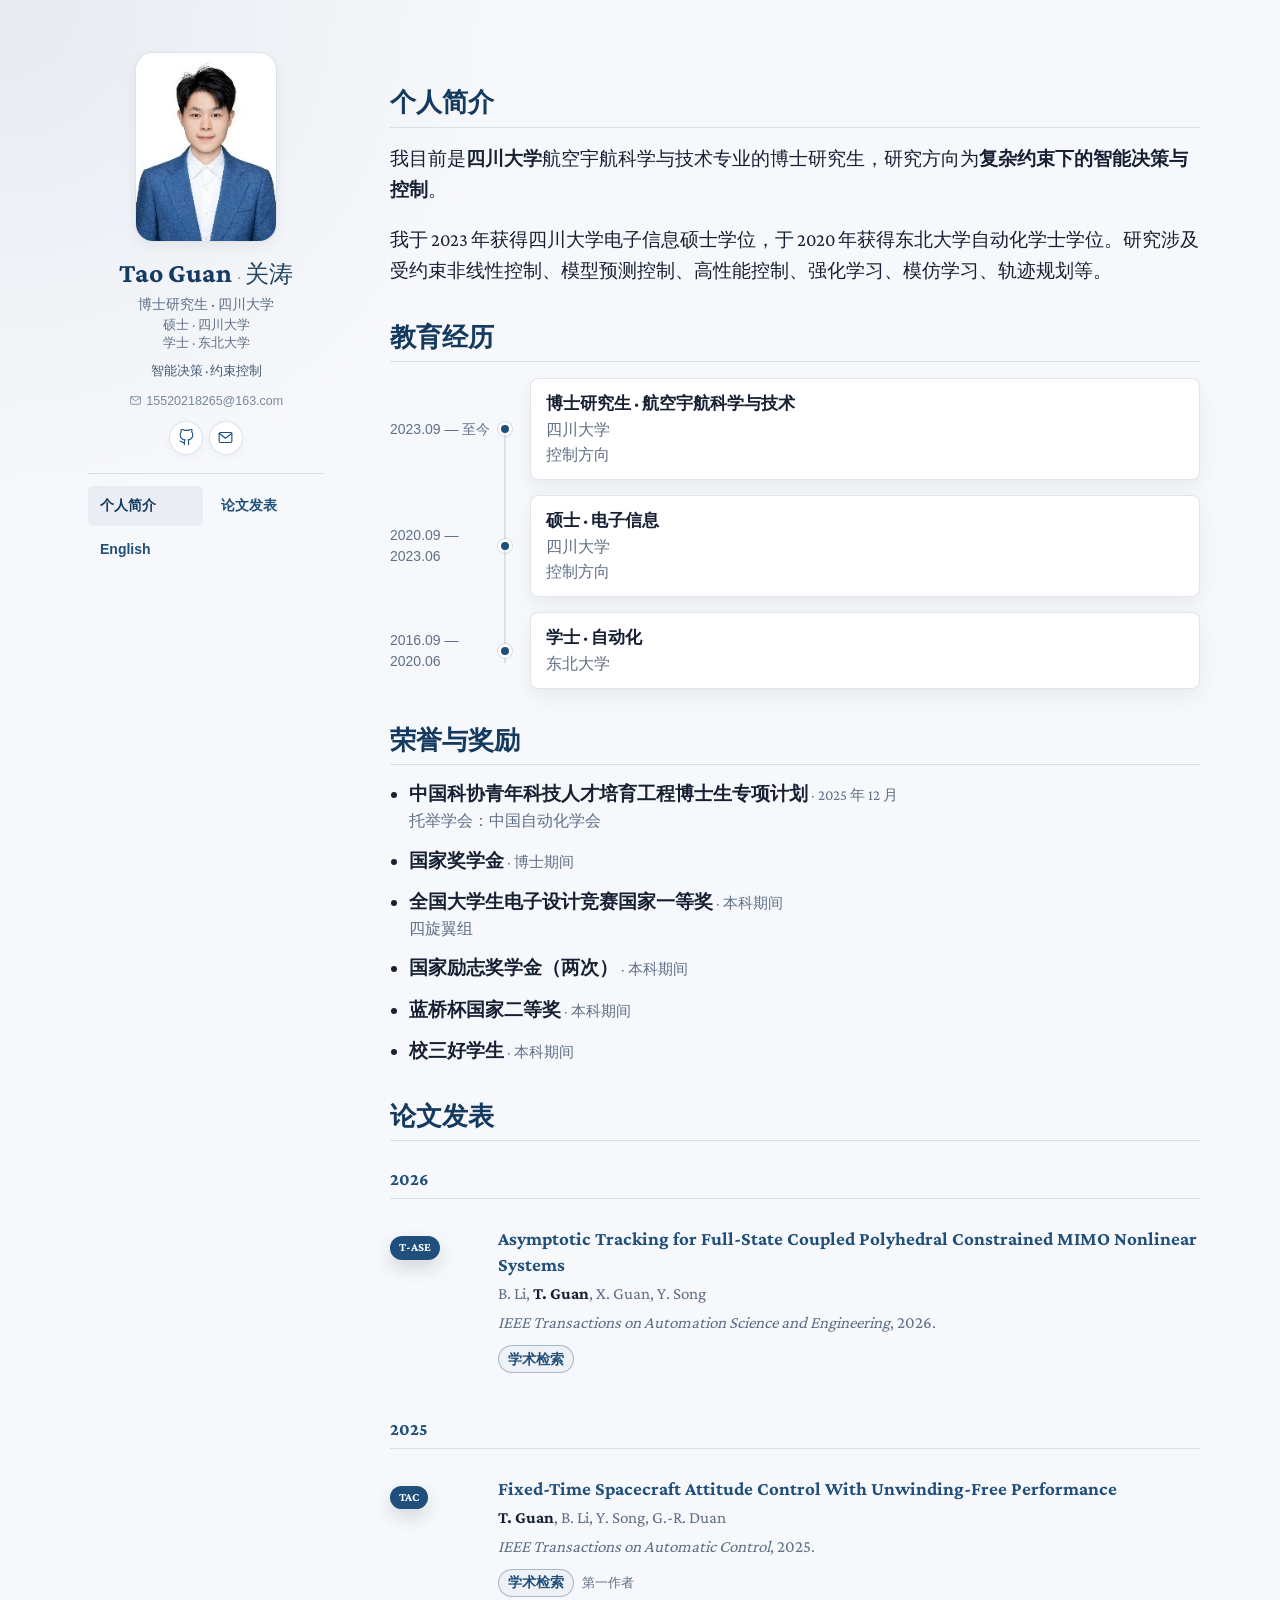
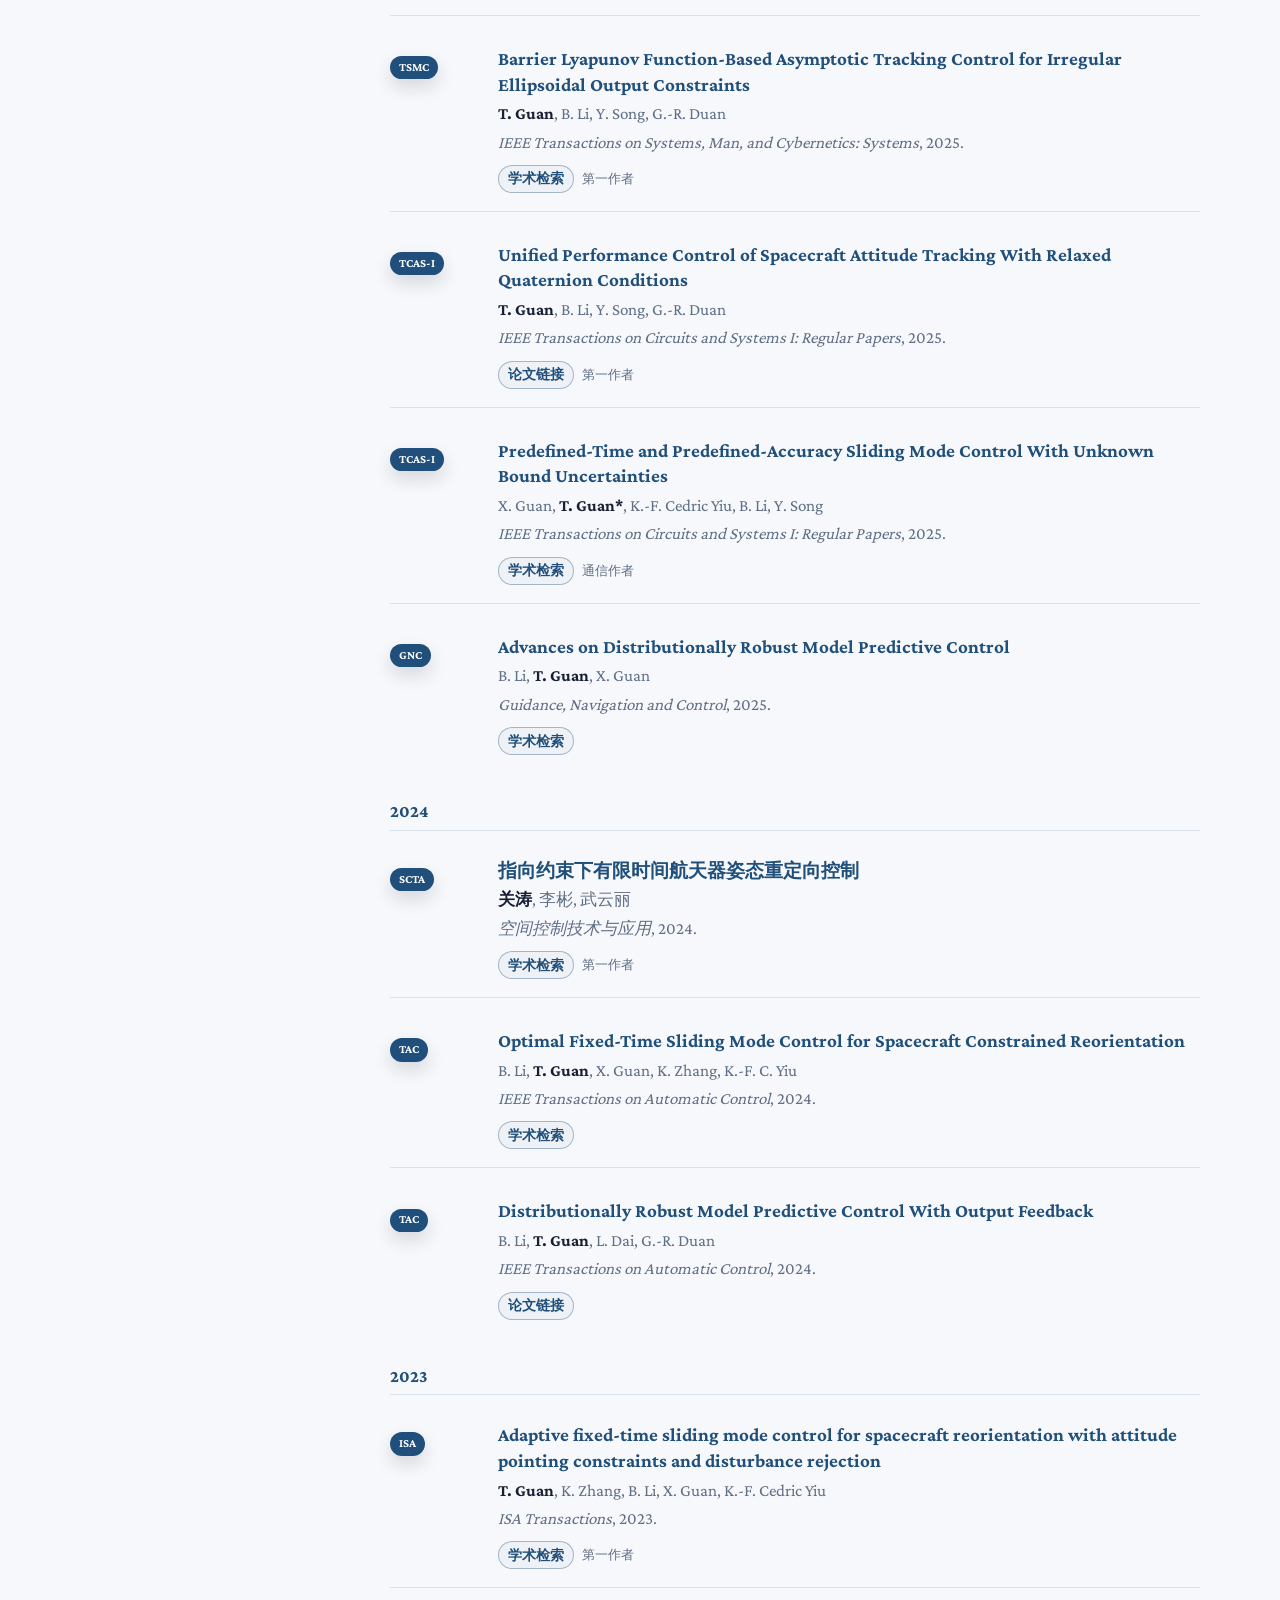
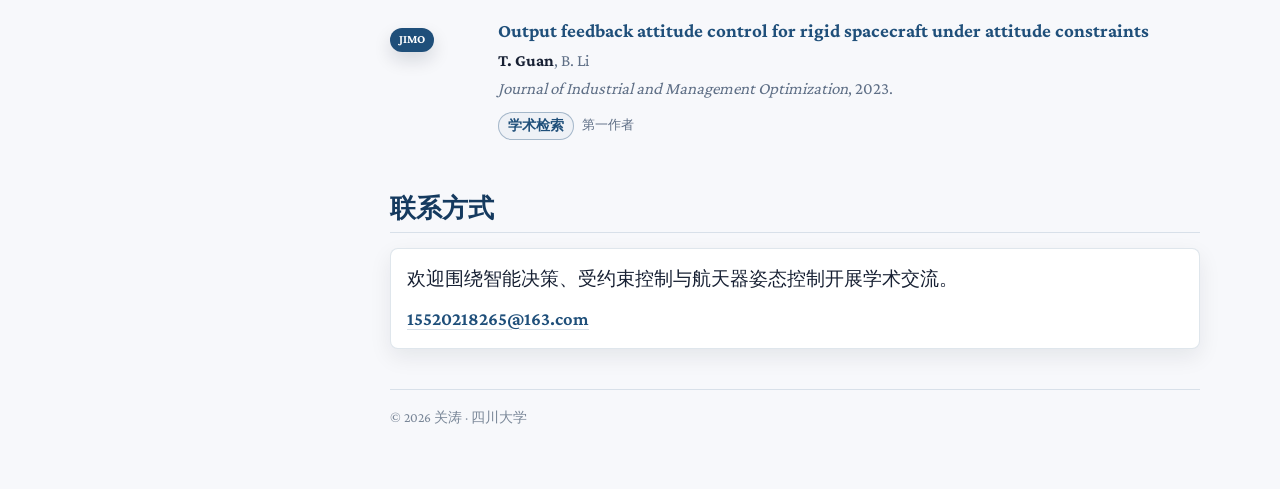
==== commit 6024bb0c: "Add files via upload" ====
--- a/guan-tao-homepage/index.html
+++ b/guan-tao-homepage/index.html
@@ -1,3 +1,3 @@
 <!doctype html>
 <html lang="zh-CN"><head><meta charset="utf-8"><meta name="viewport" content="width=device-width,initial-scale=1"><title>个人简介 | 关涛</title><meta name="description" content="关涛，四川大学博士研究生。研究方向：复杂约束下的智能决策与控制、航天器姿态控制、分布鲁棒模型预测控制。"><meta name="theme-color" content="#f7f8fb"><link rel="icon" href="assets/favicon.svg" type="image/svg+xml"><link rel="stylesheet" href="assets/style.css"><script src="assets/site.js" defer></script><link rel="canonical" href="https://taoguan1998.github.io/"><link rel="alternate" hreflang="zh-CN" href="index.html"><link rel="alternate" hreflang="en" href="en/index.html"><meta property="og:type" content="profile"><meta property="og:title" content="个人简介 | 关涛"><meta property="og:description" content="关涛，四川大学博士研究生。研究方向：复杂约束下的智能决策与控制、航天器姿态控制、分布鲁棒模型预测控制。"><meta property="og:url" content="https://taoguan1998.github.io/"><meta property="og:image" content="https://taoguan1998.github.io/assets/tao-guan.jpg"></head>
-<body><a class="skip-link" href="#main">跳转到正文</a><div class="wrapper"><header class="profile-sidebar"><a class="avatar" href="index.html"><img src="assets/tao-guan.jpg" alt="关涛 / Tao Guan" width="227" height="227" fetchpriority="high"></a><h1 class="profile-name"><span class="profile-name-en">Tao Guan</span><span class="profile-name-divider"> · </span><span class="profile-name-zh" lang="zh-CN">关涛</span></h1><p class="profile-position">博士研究生 · 四川大学</p><p class="profile-education">硕士 · 四川大学<br>学士 · 东北大学</p><p class="profile-tagline">智能决策 · 约束控制 · 航天器</p><div class="profile-contact"><a class="profile-email" href="mailto:15520218265@163.com"><svg viewBox="0 0 24 24" fill="none" stroke="currentColor" stroke-width="1.6" stroke-linecap="round" stroke-linejoin="round" aria-hidden="true"><rect x="3" y="5" width="18" height="14" rx="2"/><path d="m3 6 9 7 9-7"/></svg>15520218265@163.com</a><div class="social-icons"><a href="https://github.com/TaoGuan1998" target="_blank" rel="noopener noreferrer" aria-label="GitHub" title="GitHub"><svg viewBox="0 0 24 24" fill="none" stroke="currentColor" stroke-width="1.6" stroke-linecap="round" stroke-linejoin="round" aria-hidden="true"><path d="M9 19c-4 1-4-2-6-2m12 5v-4a3.5 3.5 0 0 0-1-2.7c3.3-.4 6.8-1.6 6.8-7.3a5.7 5.7 0 0 0-1.5-4 5.3 5.3 0 0 0-.1-4S18 0 15 2a13.4 13.4 0 0 0-6 0C6 0 4.8 0 4.8 0a5.3 5.3 0 0 0-.1 4 5.7 5.7 0 0 0-1.5 4c0 5.7 3.5 6.9 6.8 7.3A3.5 3.5 0 0 0 9 18v4"/></svg></a><a href="mailto:15520218265@163.com" aria-label="发送邮件" title="发送邮件"><svg viewBox="0 0 24 24" fill="none" stroke="currentColor" stroke-width="1.6" stroke-linecap="round" stroke-linejoin="round" aria-hidden="true"><rect x="3" y="5" width="18" height="14" rx="2"/><path d="m3 6 9 7 9-7"/></svg></a></div></div><nav class="detail-nav" aria-label="主导航"><a href="index.html" aria-current="page">个人简介</a><a href="publications.html">论文发表</a><a href="background.html">教育与荣誉</a><a class="language-switch" href="en/index.html" lang="en">English</a></nav></header><main class="site-content" id="main" tabindex="-1"><h2 id="about">个人简介</h2><p>我目前是<strong>四川大学</strong>航空宇航科学与技术专业的博士研究生，研究方向为<strong>复杂约束下的智能决策与控制</strong>，预计于 2027 年 6 月毕业。</p><p>我于 2023 年获得四川大学电子信息硕士学位，于 2020 年获得东北大学自动化学士学位。研究涉及受约束非线性控制、航天器姿态控制、固定时间与预设性能控制，以及分布鲁棒模型预测控制。</p><h2 id="news">最新动态</h2><div class="news-refinement"><ol class="news-list"><li class="highlight-item"><time class="highlight-date" datetime="2025-12">2025.12</time><span class="highlight-text">入选<strong>中国科协青年科技人才培育工程博士生专项计划</strong>，托举学会为中国自动化学会。</span></li><li class="highlight-item"><time class="highlight-date" datetime="2023-09">2023.09</time><span class="highlight-text">开始在<strong>四川大学</strong>攻读航空宇航科学与技术专业博士学位。</span></li></ol></div><h2 id="research">研究方向</h2><p class="research-intro">面向复杂约束下的智能决策与控制，研究兼顾约束满足、收敛性能与不确定性的控制方法。</p><div class="research-pillars"><article class="research-pillar"><span class="research-pillar-icon"><svg viewBox="0 0 24 24" fill="none" stroke="currentColor" stroke-width="1.6" stroke-linecap="round" stroke-linejoin="round" aria-hidden="true"><path d="M4 7h16M4 17h16"/><circle cx="9" cy="7" r="2" fill="currentColor"/><circle cx="15" cy="17" r="2" fill="currentColor"/></svg></span><h3>受约束非线性控制</h3><p>复杂状态与输出约束 · 固定时间与预设性能控制</p></article><article class="research-pillar"><span class="research-pillar-icon"><svg viewBox="0 0 24 24" fill="none" stroke="currentColor" stroke-width="1.6" stroke-linecap="round" stroke-linejoin="round" aria-hidden="true"><circle cx="12" cy="12" r="3"/><ellipse cx="12" cy="12" rx="10" ry="5" transform="rotate(-40 12 12)"/></svg></span><h3>航天器姿态控制</h3><p>姿态跟踪与重定向 · 指向约束与抗退绕</p></article><article class="research-pillar"><span class="research-pillar-icon"><svg viewBox="0 0 24 24" fill="none" stroke="currentColor" stroke-width="1.6" stroke-linecap="round" stroke-linejoin="round" aria-hidden="true"><path d="M4 4v16h16M7 15l4-5 4 3 5-8"/></svg></span><h3>分布鲁棒控制</h3><p>模型预测控制 · 输出反馈</p></article></div><h2 id="publications">论文发表</h2><div class="publications"><div class="paper-year-group" data-group-year="2026"><h3 class="year-heading">2026</h3><div class="paper-list"><article class="paper" data-year="2026" data-search="asymptotic tracking for full-state coupled polyhedral constrained mimo nonlinear systems b. li, t. guan, x. guan, y. song ieee transactions on automation science and engineering "><div class="paper-label"><span class="badge">T-ASE</span></div><div class="paper-body"><h4 class="paper-title" lang="en"><a href="https://scholar.google.com/scholar?q=%22Asymptotic%20Tracking%20for%20Full-State%20Coupled%20Polyhedral%20Constrained%20MIMO%20Nonlinear%20Systems%22" target="_blank" rel="noopener noreferrer">Asymptotic Tracking for Full-State Coupled Polyhedral Constrained MIMO Nonlinear Systems</a></h4><p class="authors" lang="en">B. Li, <strong>T. Guan</strong>, X. Guan, Y. Song</p><p class="journal" lang="en"><em>IEEE Transactions on Automation Science and Engineering</em>, 2026.</p><div class="paper-links"><a class="pill-link" href="https://scholar.google.com/scholar?q=%22Asymptotic%20Tracking%20for%20Full-State%20Coupled%20Polyhedral%20Constrained%20MIMO%20Nonlinear%20Systems%22" target="_blank" rel="noopener noreferrer">学术检索</a></div></div></article></div></div><div class="paper-year-group" data-group-year="2025"><h3 class="year-heading">2025</h3><div class="paper-list"><article class="paper" data-year="2025" data-search="fixed-time spacecraft attitude control with unwinding-free performance t. guan, b. li, y. song, g.-r. duan ieee transactions on automatic control "><div class="paper-label"><span class="badge">TAC</span></div><div class="paper-body"><h4 class="paper-title" lang="en"><a href="https://scholar.google.com/scholar?q=%22Fixed-Time%20Spacecraft%20Attitude%20Control%20With%20Unwinding-Free%20Performance%22" target="_blank" rel="noopener noreferrer">Fixed-Time Spacecraft Attitude Control With Unwinding-Free Performance</a></h4><p class="authors" lang="en"><strong>T. Guan</strong>, B. Li, Y. Song, G.-R. Duan</p><p class="journal" lang="en"><em>IEEE Transactions on Automatic Control</em>, 2025.</p><div class="paper-links"><a class="pill-link" href="https://scholar.google.com/scholar?q=%22Fixed-Time%20Spacecraft%20Attitude%20Control%20With%20Unwinding-Free%20Performance%22" target="_blank" rel="noopener noreferrer">学术检索</a><span class="role-label">第一作者</span></div></div></article><article class="paper" data-year="2025" data-search="barrier lyapunov function-based asymptotic tracking control for irregular ellipsoidal output constraints t. guan, b. li, y. song, g.-r. duan ieee transactions on systems, man, and cybernetics: systems "><div class="paper-label"><span class="badge">TSMC</span></div><div class="paper-body"><h4 class="paper-title" lang="en"><a href="https://scholar.google.com/scholar?q=%22Barrier%20Lyapunov%20Function-Based%20Asymptotic%20Tracking%20Control%20for%20Irregular%20Ellipsoidal%20Output%20Constraints%22" target="_blank" rel="noopener noreferrer">Barrier Lyapunov Function-Based Asymptotic Tracking Control for Irregular Ellipsoidal Output Constraints</a></h4><p class="authors" lang="en"><strong>T. Guan</strong>, B. Li, Y. Song, G.-R. Duan</p><p class="journal" lang="en"><em>IEEE Transactions on Systems, Man, and Cybernetics: Systems</em>, 2025.</p><div class="paper-links"><a class="pill-link" href="https://scholar.google.com/scholar?q=%22Barrier%20Lyapunov%20Function-Based%20Asymptotic%20Tracking%20Control%20for%20Irregular%20Ellipsoidal%20Output%20Constraints%22" target="_blank" rel="noopener noreferrer">学术检索</a><span class="role-label">第一作者</span></div></div></article><article class="paper" data-year="2025" data-search="unified performance control of spacecraft attitude tracking with relaxed quaternion conditions t. guan, b. li, y. song, g.-r. duan ieee transactions on circuits and systems i: regular papers "><div class="paper-label"><span class="badge">TCAS-I</span></div><div class="paper-body"><h4 class="paper-title" lang="en"><a href="https://doi.org/10.1109/TCSI.2024.3484515" target="_blank" rel="noopener noreferrer">Unified Performance Control of Spacecraft Attitude Tracking With Relaxed Quaternion Conditions</a></h4><p class="authors" lang="en"><strong>T. Guan</strong>, B. Li, Y. Song, G.-R. Duan</p><p class="journal" lang="en"><em>IEEE Transactions on Circuits and Systems I: Regular Papers</em>, 2025.</p><div class="paper-links"><a class="pill-link" href="https://doi.org/10.1109/TCSI.2024.3484515" target="_blank" rel="noopener noreferrer">论文链接</a><span class="role-label">第一作者</span></div></div></article><article class="paper" data-year="2025" data-search="predefined-time and predefined-accuracy sliding mode control with unknown bound uncertainties x. guan, t. guan*, k.-f. cedric yiu, b. li, y. song ieee transactions on circuits and systems i: regular papers "><div class="paper-label"><span class="badge">TCAS-I</span></div><div class="paper-body"><h4 class="paper-title" lang="en"><a href="https://scholar.google.com/scholar?q=%22Predefined-Time%20and%20Predefined-Accuracy%20Sliding%20Mode%20Control%20With%20Unknown%20Bound%20Uncertainties%22" target="_blank" rel="noopener noreferrer">Predefined-Time and Predefined-Accuracy Sliding Mode Control With Unknown Bound Uncertainties</a></h4><p class="authors" lang="en">X. Guan, <strong>T. Guan*</strong>, K.-F. Cedric Yiu, B. Li, Y. Song</p><p class="journal" lang="en"><em>IEEE Transactions on Circuits and Systems I: Regular Papers</em>, 2025.</p><div class="paper-links"><a class="pill-link" href="https://scholar.google.com/scholar?q=%22Predefined-Time%20and%20Predefined-Accuracy%20Sliding%20Mode%20Control%20With%20Unknown%20Bound%20Uncertainties%22" target="_blank" rel="noopener noreferrer">学术检索</a><span class="role-label">通信作者</span></div></div></article><article class="paper" data-year="2025" data-search="advances on distributionally robust model predictive control b. li, t. guan, x. guan guidance, navigation and control "><div class="paper-label"><span class="badge">GNC</span></div><div class="paper-body"><h4 class="paper-title" lang="en"><a href="https://scholar.google.com/scholar?q=%22Advances%20on%20Distributionally%20Robust%20Model%20Predictive%20Control%22" target="_blank" rel="noopener noreferrer">Advances on Distributionally Robust Model Predictive Control</a></h4><p class="authors" lang="en">B. Li, <strong>T. Guan</strong>, X. Guan</p><p class="journal" lang="en"><em>Guidance, Navigation and Control</em>, 2025.</p><div class="paper-links"><a class="pill-link" href="https://scholar.google.com/scholar?q=%22Advances%20on%20Distributionally%20Robust%20Model%20Predictive%20Control%22" target="_blank" rel="noopener noreferrer">学术检索</a></div></div></article></div></div><div class="paper-year-group" data-group-year="2024"><h3 class="year-heading">2024</h3><div class="paper-list"><article class="paper" data-year="2024" data-search="指向约束下有限时间航天器姿态重定向控制 关涛, 李彬, 武云丽 空间控制技术与应用 finite-time spacecraft attitude reorientation control under pointing constraints"><div class="paper-label"><span class="badge">SCTA</span></div><div class="paper-body"><h4 class="paper-title" lang="zh-CN"><a href="https://scholar.google.com/scholar?q=%22%E6%8C%87%E5%90%91%E7%BA%A6%E6%9D%9F%E4%B8%8B%E6%9C%89%E9%99%90%E6%97%B6%E9%97%B4%E8%88%AA%E5%A4%A9%E5%99%A8%E5%A7%BF%E6%80%81%E9%87%8D%E5%AE%9A%E5%90%91%E6%8E%A7%E5%88%B6%22" target="_blank" rel="noopener noreferrer">指向约束下有限时间航天器姿态重定向控制</a></h4><p class="authors" lang="zh-CN"><strong>关涛</strong>, 李彬, 武云丽</p><p class="journal" lang="zh-CN"><em>空间控制技术与应用</em>, 2024.</p><div class="paper-links"><a class="pill-link" href="https://scholar.google.com/scholar?q=%22%E6%8C%87%E5%90%91%E7%BA%A6%E6%9D%9F%E4%B8%8B%E6%9C%89%E9%99%90%E6%97%B6%E9%97%B4%E8%88%AA%E5%A4%A9%E5%99%A8%E5%A7%BF%E6%80%81%E9%87%8D%E5%AE%9A%E5%90%91%E6%8E%A7%E5%88%B6%22" target="_blank" rel="noopener noreferrer">学术检索</a><span class="role-label">第一作者</span></div></div></article><article class="paper" data-year="2024" data-search="optimal fixed-time sliding mode control for spacecraft constrained reorientation b. li, t. guan, x. guan, k. zhang, k.-f. c. yiu ieee transactions on automatic control "><div class="paper-label"><span class="badge">TAC</span></div><div class="paper-body"><h4 class="paper-title" lang="en"><a href="https://scholar.google.com/scholar?q=%22Optimal%20Fixed-Time%20Sliding%20Mode%20Control%20for%20Spacecraft%20Constrained%20Reorientation%22" target="_blank" rel="noopener noreferrer">Optimal Fixed-Time Sliding Mode Control for Spacecraft Constrained Reorientation</a></h4><p class="authors" lang="en">B. Li, <strong>T. Guan</strong>, X. Guan, K. Zhang, K.-F. C. Yiu</p><p class="journal" lang="en"><em>IEEE Transactions on Automatic Control</em>, 2024.</p><div class="paper-links"><a class="pill-link" href="https://scholar.google.com/scholar?q=%22Optimal%20Fixed-Time%20Sliding%20Mode%20Control%20for%20Spacecraft%20Constrained%20Reorientation%22" target="_blank" rel="noopener noreferrer">学术检索</a></div></div></article><article class="paper" data-year="2024" data-search="distributionally robust model predictive control with output feedback b. li, t. guan, l. dai, g.-r. duan ieee transactions on automatic control "><div class="paper-label"><span class="badge">TAC</span></div><div class="paper-body"><h4 class="paper-title" lang="en"><a href="https://doi.org/10.1109/TAC.2023.3321375" target="_blank" rel="noopener noreferrer">Distributionally Robust Model Predictive Control With Output Feedback</a></h4><p class="authors" lang="en">B. Li, <strong>T. Guan</strong>, L. Dai, G.-R. Duan</p><p class="journal" lang="en"><em>IEEE Transactions on Automatic Control</em>, 2024.</p><div class="paper-links"><a class="pill-link" href="https://doi.org/10.1109/TAC.2023.3321375" target="_blank" rel="noopener noreferrer">论文链接</a></div></div></article></div></div><div class="paper-year-group" data-group-year="2023"><h3 class="year-heading">2023</h3><div class="paper-list"><article class="paper" data-year="2023" data-search="adaptive fixed-time sliding mode control for spacecraft reorientation with attitude pointing constraints and disturbance rejection t. guan, k. zhang, b. li, x. guan, k.-f. cedric yiu isa transactions "><div class="paper-label"><span class="badge">ISA</span></div><div class="paper-body"><h4 class="paper-title" lang="en"><a href="https://scholar.google.com/scholar?q=%22Adaptive%20fixed-time%20sliding%20mode%20control%20for%20spacecraft%20reorientation%20with%20attitude%20pointing%20constraints%20and%20disturbance%20rejection%22" target="_blank" rel="noopener noreferrer">Adaptive fixed-time sliding mode control for spacecraft reorientation with attitude pointing constraints and disturbance rejection</a></h4><p class="authors" lang="en"><strong>T. Guan</strong>, K. Zhang, B. Li, X. Guan, K.-F. Cedric Yiu</p><p class="journal" lang="en"><em>ISA Transactions</em>, 2023.</p><div class="paper-links"><a class="pill-link" href="https://scholar.google.com/scholar?q=%22Adaptive%20fixed-time%20sliding%20mode%20control%20for%20spacecraft%20reorientation%20with%20attitude%20pointing%20constraints%20and%20disturbance%20rejection%22" target="_blank" rel="noopener noreferrer">学术检索</a><span class="role-label">第一作者</span></div></div></article><article class="paper" data-year="2023" data-search="output feedback attitude control for rigid spacecraft under attitude constraints t. guan, b. li journal of industrial and management optimization "><div class="paper-label"><span class="badge">JIMO</span></div><div class="paper-body"><h4 class="paper-title" lang="en"><a href="https://scholar.google.com/scholar?q=%22Output%20feedback%20attitude%20control%20for%20rigid%20spacecraft%20under%20attitude%20constraints%22" target="_blank" rel="noopener noreferrer">Output feedback attitude control for rigid spacecraft under attitude constraints</a></h4><p class="authors" lang="en"><strong>T. Guan</strong>, B. Li</p><p class="journal" lang="en"><em>Journal of Industrial and Management Optimization</em>, 2023.</p><div class="paper-links"><a class="pill-link" href="https://scholar.google.com/scholar?q=%22Output%20feedback%20attitude%20control%20for%20rigid%20spacecraft%20under%20attitude%20constraints%22" target="_blank" rel="noopener noreferrer">学术检索</a><span class="role-label">第一作者</span></div></div></article></div></div></div><h2 id="education">教育经历</h2><div class="edu-timeline"><article class="edu-item"><div class="edu-left"><span class="edu-time">2023.09 — 2027.06</span><span class="edu-dot" aria-hidden="true"></span></div><div class="edu-card"><div><h3 class="edu-degree">博士研究生 · 航空宇航科学与技术</h3><p class="edu-school">四川大学</p><p class="edu-notes">控制方向；预计 2027 年 6 月毕业</p></div></div></article><article class="edu-item"><div class="edu-left"><span class="edu-time">2020.09 — 2023.06</span><span class="edu-dot" aria-hidden="true"></span></div><div class="edu-card"><div><h3 class="edu-degree">硕士 · 电子信息</h3><p class="edu-school">四川大学</p><p class="edu-notes">控制方向</p></div></div></article><article class="edu-item"><div class="edu-left"><span class="edu-time">2016.09 — 2020.06</span><span class="edu-dot" aria-hidden="true"></span></div><div class="edu-card"><div><h3 class="edu-degree">学士 · 自动化</h3><p class="edu-school">东北大学</p></div></div></article></div><h2 id="honors">荣誉与奖励</h2><ul class="honors-list"><li><strong>中国科协青年科技人才培育工程博士生专项计划</strong><span class="honor-date"> · 2025 年 12 月</span><span class="honor-note">托举学会：中国自动化学会</span></li><li><strong>国家奖学金</strong><span class="honor-date"> · 博士期间</span></li><li><strong>全国大学生电子设计竞赛国家一等奖</strong><span class="honor-date"> · 本科期间</span><span class="honor-note">四旋翼组</span></li><li><strong>国家励志奖学金（两次）</strong><span class="honor-date"> · 本科期间</span></li><li><strong>蓝桥杯国家二等奖</strong><span class="honor-date"> · 本科期间</span></li><li><strong>校三好学生</strong><span class="honor-date"> · 本科期间</span></li></ul><h2 id="contact">联系方式</h2><div class="contact-card"><p>欢迎围绕智能决策、受约束控制与航天器姿态控制开展学术交流。</p><a href="mailto:15520218265@163.com">15520218265@163.com</a></div><footer class="site-footer"><p>© 2026 关涛 · 四川大学</p></footer></main></div></body></html>
+<body><a class="skip-link" href="#main">跳转到正文</a><div class="wrapper"><header class="profile-sidebar"><a class="avatar" href="index.html"><img src="assets/tao-guan.jpg" alt="关涛 / Tao Guan" width="227" height="227" fetchpriority="high"></a><h1 class="profile-name"><span class="profile-name-en">Tao Guan</span><span class="profile-name-divider"> · </span><span class="profile-name-zh" lang="zh-CN">关涛</span></h1><p class="profile-position">博士研究生 · 四川大学</p><p class="profile-education">硕士 · 四川大学<br>学士 · 东北大学</p><p class="profile-tagline">智能决策 · 约束控制</p><div class="profile-contact"><a class="profile-email" href="mailto:15520218265@163.com"><svg viewBox="0 0 24 24" fill="none" stroke="currentColor" stroke-width="1.6" stroke-linecap="round" stroke-linejoin="round" aria-hidden="true"><rect x="3" y="5" width="18" height="14" rx="2"/><path d="m3 6 9 7 9-7"/></svg>15520218265@163.com</a><div class="social-icons"><a href="https://github.com/TaoGuan1998" target="_blank" rel="noopener noreferrer" aria-label="GitHub" title="GitHub"><svg viewBox="0 0 24 24" fill="none" stroke="currentColor" stroke-width="1.6" stroke-linecap="round" stroke-linejoin="round" aria-hidden="true"><path d="M9 19c-4 1-4-2-6-2m12 5v-4a3.5 3.5 0 0 0-1-2.7c3.3-.4 6.8-1.6 6.8-7.3a5.7 5.7 0 0 0-1.5-4 5.3 5.3 0 0 0-.1-4S18 0 15 2a13.4 13.4 0 0 0-6 0C6 0 4.8 0 4.8 0a5.3 5.3 0 0 0-.1 4 5.7 5.7 0 0 0-1.5 4c0 5.7 3.5 6.9 6.8 7.3A3.5 3.5 0 0 0 9 18v4"/></svg></a><a href="mailto:15520218265@163.com" aria-label="发送邮件" title="发送邮件"><svg viewBox="0 0 24 24" fill="none" stroke="currentColor" stroke-width="1.6" stroke-linecap="round" stroke-linejoin="round" aria-hidden="true"><rect x="3" y="5" width="18" height="14" rx="2"/><path d="m3 6 9 7 9-7"/></svg></a></div></div><nav class="detail-nav" aria-label="主导航"><a href="index.html" aria-current="page">个人简介</a><a href="publications.html">论文发表</a><a class="language-switch" href="en/index.html" lang="en">English</a></nav></header><main class="site-content" id="main" tabindex="-1"><h2 id="about">个人简介</h2><p>我目前是<strong>四川大学</strong>航空宇航科学与技术专业的博士研究生，研究方向为<strong>复杂约束下的智能决策与控制</strong>。</p><p>我于 2023 年获得四川大学电子信息硕士学位，于 2020 年获得东北大学自动化学士学位。研究涉及受约束非线性控制、模型预测控制、高性能控制、强化学习、模仿学习、轨迹规划等。</p><h2 id="education">教育经历</h2><div class="edu-timeline"><article class="edu-item"><div class="edu-left"><span class="edu-time">2023.09 — 至今</span><span class="edu-dot" aria-hidden="true"></span></div><div class="edu-card"><div><h3 class="edu-degree">博士研究生 · 航空宇航科学与技术</h3><p class="edu-school">四川大学</p><p class="edu-notes">控制方向</p></div></div></article><article class="edu-item"><div class="edu-left"><span class="edu-time">2020.09 — 2023.06</span><span class="edu-dot" aria-hidden="true"></span></div><div class="edu-card"><div><h3 class="edu-degree">硕士 · 电子信息</h3><p class="edu-school">四川大学</p><p class="edu-notes">控制方向</p></div></div></article><article class="edu-item"><div class="edu-left"><span class="edu-time">2016.09 — 2020.06</span><span class="edu-dot" aria-hidden="true"></span></div><div class="edu-card"><div><h3 class="edu-degree">学士 · 自动化</h3><p class="edu-school">东北大学</p></div></div></article></div><h2 id="honors">荣誉与奖励</h2><ul class="honors-list"><li><strong>中国科协青年科技人才培育工程博士生专项计划</strong><span class="honor-date"> · 2025 年 12 月</span><span class="honor-note">托举学会：中国自动化学会</span></li><li><strong>国家奖学金</strong><span class="honor-date"> · 博士期间</span></li><li><strong>全国大学生电子设计竞赛国家一等奖</strong><span class="honor-date"> · 本科期间</span><span class="honor-note">四旋翼组</span></li><li><strong>国家励志奖学金（两次）</strong><span class="honor-date"> · 本科期间</span></li><li><strong>蓝桥杯国家二等奖</strong><span class="honor-date"> · 本科期间</span></li><li><strong>校三好学生</strong><span class="honor-date"> · 本科期间</span></li></ul><h2 id="publications">论文发表</h2><div class="publications"><div class="paper-year-group" data-group-year="2026"><h3 class="year-heading">2026</h3><div class="paper-list"><article class="paper" data-year="2026" data-search="asymptotic tracking for full-state coupled polyhedral constrained mimo nonlinear systems b. li, t. guan, x. guan, y. song ieee transactions on automation science and engineering "><div class="paper-label"><span class="badge">T-ASE</span></div><div class="paper-body"><h4 class="paper-title" lang="en"><a href="https://scholar.google.com/scholar?q=%22Asymptotic%20Tracking%20for%20Full-State%20Coupled%20Polyhedral%20Constrained%20MIMO%20Nonlinear%20Systems%22" target="_blank" rel="noopener noreferrer">Asymptotic Tracking for Full-State Coupled Polyhedral Constrained MIMO Nonlinear Systems</a></h4><p class="authors" lang="en">B. Li, <strong>T. Guan</strong>, X. Guan, Y. Song</p><p class="journal" lang="en"><em>IEEE Transactions on Automation Science and Engineering</em>, 2026.</p><div class="paper-links"><a class="pill-link" href="https://scholar.google.com/scholar?q=%22Asymptotic%20Tracking%20for%20Full-State%20Coupled%20Polyhedral%20Constrained%20MIMO%20Nonlinear%20Systems%22" target="_blank" rel="noopener noreferrer">学术检索</a></div></div></article></div></div><div class="paper-year-group" data-group-year="2025"><h3 class="year-heading">2025</h3><div class="paper-list"><article class="paper" data-year="2025" data-search="fixed-time spacecraft attitude control with unwinding-free performance t. guan, b. li, y. song, g.-r. duan ieee transactions on automatic control "><div class="paper-label"><span class="badge">TAC</span></div><div class="paper-body"><h4 class="paper-title" lang="en"><a href="https://scholar.google.com/scholar?q=%22Fixed-Time%20Spacecraft%20Attitude%20Control%20With%20Unwinding-Free%20Performance%22" target="_blank" rel="noopener noreferrer">Fixed-Time Spacecraft Attitude Control With Unwinding-Free Performance</a></h4><p class="authors" lang="en"><strong>T. Guan</strong>, B. Li, Y. Song, G.-R. Duan</p><p class="journal" lang="en"><em>IEEE Transactions on Automatic Control</em>, 2025.</p><div class="paper-links"><a class="pill-link" href="https://scholar.google.com/scholar?q=%22Fixed-Time%20Spacecraft%20Attitude%20Control%20With%20Unwinding-Free%20Performance%22" target="_blank" rel="noopener noreferrer">学术检索</a><span class="role-label">第一作者</span></div></div></article><article class="paper" data-year="2025" data-search="barrier lyapunov function-based asymptotic tracking control for irregular ellipsoidal output constraints t. guan, b. li, y. song, g.-r. duan ieee transactions on systems, man, and cybernetics: systems "><div class="paper-label"><span class="badge">TSMC</span></div><div class="paper-body"><h4 class="paper-title" lang="en"><a href="https://scholar.google.com/scholar?q=%22Barrier%20Lyapunov%20Function-Based%20Asymptotic%20Tracking%20Control%20for%20Irregular%20Ellipsoidal%20Output%20Constraints%22" target="_blank" rel="noopener noreferrer">Barrier Lyapunov Function-Based Asymptotic Tracking Control for Irregular Ellipsoidal Output Constraints</a></h4><p class="authors" lang="en"><strong>T. Guan</strong>, B. Li, Y. Song, G.-R. Duan</p><p class="journal" lang="en"><em>IEEE Transactions on Systems, Man, and Cybernetics: Systems</em>, 2025.</p><div class="paper-links"><a class="pill-link" href="https://scholar.google.com/scholar?q=%22Barrier%20Lyapunov%20Function-Based%20Asymptotic%20Tracking%20Control%20for%20Irregular%20Ellipsoidal%20Output%20Constraints%22" target="_blank" rel="noopener noreferrer">学术检索</a><span class="role-label">第一作者</span></div></div></article><article class="paper" data-year="2025" data-search="unified performance control of spacecraft attitude tracking with relaxed quaternion conditions t. guan, b. li, y. song, g.-r. duan ieee transactions on circuits and systems i: regular papers "><div class="paper-label"><span class="badge">TCAS-I</span></div><div class="paper-body"><h4 class="paper-title" lang="en"><a href="https://doi.org/10.1109/TCSI.2024.3484515" target="_blank" rel="noopener noreferrer">Unified Performance Control of Spacecraft Attitude Tracking With Relaxed Quaternion Conditions</a></h4><p class="authors" lang="en"><strong>T. Guan</strong>, B. Li, Y. Song, G.-R. Duan</p><p class="journal" lang="en"><em>IEEE Transactions on Circuits and Systems I: Regular Papers</em>, 2025.</p><div class="paper-links"><a class="pill-link" href="https://doi.org/10.1109/TCSI.2024.3484515" target="_blank" rel="noopener noreferrer">论文链接</a><span class="role-label">第一作者</span></div></div></article><article class="paper" data-year="2025" data-search="predefined-time and predefined-accuracy sliding mode control with unknown bound uncertainties x. guan, t. guan*, k.-f. cedric yiu, b. li, y. song ieee transactions on circuits and systems i: regular papers "><div class="paper-label"><span class="badge">TCAS-I</span></div><div class="paper-body"><h4 class="paper-title" lang="en"><a href="https://scholar.google.com/scholar?q=%22Predefined-Time%20and%20Predefined-Accuracy%20Sliding%20Mode%20Control%20With%20Unknown%20Bound%20Uncertainties%22" target="_blank" rel="noopener noreferrer">Predefined-Time and Predefined-Accuracy Sliding Mode Control With Unknown Bound Uncertainties</a></h4><p class="authors" lang="en">X. Guan, <strong>T. Guan*</strong>, K.-F. Cedric Yiu, B. Li, Y. Song</p><p class="journal" lang="en"><em>IEEE Transactions on Circuits and Systems I: Regular Papers</em>, 2025.</p><div class="paper-links"><a class="pill-link" href="https://scholar.google.com/scholar?q=%22Predefined-Time%20and%20Predefined-Accuracy%20Sliding%20Mode%20Control%20With%20Unknown%20Bound%20Uncertainties%22" target="_blank" rel="noopener noreferrer">学术检索</a><span class="role-label">通信作者</span></div></div></article><article class="paper" data-year="2025" data-search="advances on distributionally robust model predictive control b. li, t. guan, x. guan guidance, navigation and control "><div class="paper-label"><span class="badge">GNC</span></div><div class="paper-body"><h4 class="paper-title" lang="en"><a href="https://scholar.google.com/scholar?q=%22Advances%20on%20Distributionally%20Robust%20Model%20Predictive%20Control%22" target="_blank" rel="noopener noreferrer">Advances on Distributionally Robust Model Predictive Control</a></h4><p class="authors" lang="en">B. Li, <strong>T. Guan</strong>, X. Guan</p><p class="journal" lang="en"><em>Guidance, Navigation and Control</em>, 2025.</p><div class="paper-links"><a class="pill-link" href="https://scholar.google.com/scholar?q=%22Advances%20on%20Distributionally%20Robust%20Model%20Predictive%20Control%22" target="_blank" rel="noopener noreferrer">学术检索</a></div></div></article></div></div><div class="paper-year-group" data-group-year="2024"><h3 class="year-heading">2024</h3><div class="paper-list"><article class="paper" data-year="2024" data-search="指向约束下有限时间航天器姿态重定向控制 关涛, 李彬, 武云丽 空间控制技术与应用 finite-time spacecraft attitude reorientation control under pointing constraints"><div class="paper-label"><span class="badge">SCTA</span></div><div class="paper-body"><h4 class="paper-title" lang="zh-CN"><a href="https://scholar.google.com/scholar?q=%22%E6%8C%87%E5%90%91%E7%BA%A6%E6%9D%9F%E4%B8%8B%E6%9C%89%E9%99%90%E6%97%B6%E9%97%B4%E8%88%AA%E5%A4%A9%E5%99%A8%E5%A7%BF%E6%80%81%E9%87%8D%E5%AE%9A%E5%90%91%E6%8E%A7%E5%88%B6%22" target="_blank" rel="noopener noreferrer">指向约束下有限时间航天器姿态重定向控制</a></h4><p class="authors" lang="zh-CN"><strong>关涛</strong>, 李彬, 武云丽</p><p class="journal" lang="zh-CN"><em>空间控制技术与应用</em>, 2024.</p><div class="paper-links"><a class="pill-link" href="https://scholar.google.com/scholar?q=%22%E6%8C%87%E5%90%91%E7%BA%A6%E6%9D%9F%E4%B8%8B%E6%9C%89%E9%99%90%E6%97%B6%E9%97%B4%E8%88%AA%E5%A4%A9%E5%99%A8%E5%A7%BF%E6%80%81%E9%87%8D%E5%AE%9A%E5%90%91%E6%8E%A7%E5%88%B6%22" target="_blank" rel="noopener noreferrer">学术检索</a><span class="role-label">第一作者</span></div></div></article><article class="paper" data-year="2024" data-search="optimal fixed-time sliding mode control for spacecraft constrained reorientation b. li, t. guan, x. guan, k. zhang, k.-f. c. yiu ieee transactions on automatic control "><div class="paper-label"><span class="badge">TAC</span></div><div class="paper-body"><h4 class="paper-title" lang="en"><a href="https://scholar.google.com/scholar?q=%22Optimal%20Fixed-Time%20Sliding%20Mode%20Control%20for%20Spacecraft%20Constrained%20Reorientation%22" target="_blank" rel="noopener noreferrer">Optimal Fixed-Time Sliding Mode Control for Spacecraft Constrained Reorientation</a></h4><p class="authors" lang="en">B. Li, <strong>T. Guan</strong>, X. Guan, K. Zhang, K.-F. C. Yiu</p><p class="journal" lang="en"><em>IEEE Transactions on Automatic Control</em>, 2024.</p><div class="paper-links"><a class="pill-link" href="https://scholar.google.com/scholar?q=%22Optimal%20Fixed-Time%20Sliding%20Mode%20Control%20for%20Spacecraft%20Constrained%20Reorientation%22" target="_blank" rel="noopener noreferrer">学术检索</a></div></div></article><article class="paper" data-year="2024" data-search="distributionally robust model predictive control with output feedback b. li, t. guan, l. dai, g.-r. duan ieee transactions on automatic control "><div class="paper-label"><span class="badge">TAC</span></div><div class="paper-body"><h4 class="paper-title" lang="en"><a href="https://doi.org/10.1109/TAC.2023.3321375" target="_blank" rel="noopener noreferrer">Distributionally Robust Model Predictive Control With Output Feedback</a></h4><p class="authors" lang="en">B. Li, <strong>T. Guan</strong>, L. Dai, G.-R. Duan</p><p class="journal" lang="en"><em>IEEE Transactions on Automatic Control</em>, 2024.</p><div class="paper-links"><a class="pill-link" href="https://doi.org/10.1109/TAC.2023.3321375" target="_blank" rel="noopener noreferrer">论文链接</a></div></div></article></div></div><div class="paper-year-group" data-group-year="2023"><h3 class="year-heading">2023</h3><div class="paper-list"><article class="paper" data-year="2023" data-search="adaptive fixed-time sliding mode control for spacecraft reorientation with attitude pointing constraints and disturbance rejection t. guan, k. zhang, b. li, x. guan, k.-f. cedric yiu isa transactions "><div class="paper-label"><span class="badge">ISA</span></div><div class="paper-body"><h4 class="paper-title" lang="en"><a href="https://scholar.google.com/scholar?q=%22Adaptive%20fixed-time%20sliding%20mode%20control%20for%20spacecraft%20reorientation%20with%20attitude%20pointing%20constraints%20and%20disturbance%20rejection%22" target="_blank" rel="noopener noreferrer">Adaptive fixed-time sliding mode control for spacecraft reorientation with attitude pointing constraints and disturbance rejection</a></h4><p class="authors" lang="en"><strong>T. Guan</strong>, K. Zhang, B. Li, X. Guan, K.-F. Cedric Yiu</p><p class="journal" lang="en"><em>ISA Transactions</em>, 2023.</p><div class="paper-links"><a class="pill-link" href="https://scholar.google.com/scholar?q=%22Adaptive%20fixed-time%20sliding%20mode%20control%20for%20spacecraft%20reorientation%20with%20attitude%20pointing%20constraints%20and%20disturbance%20rejection%22" target="_blank" rel="noopener noreferrer">学术检索</a><span class="role-label">第一作者</span></div></div></article><article class="paper" data-year="2023" data-search="output feedback attitude control for rigid spacecraft under attitude constraints t. guan, b. li journal of industrial and management optimization "><div class="paper-label"><span class="badge">JIMO</span></div><div class="paper-body"><h4 class="paper-title" lang="en"><a href="https://scholar.google.com/scholar?q=%22Output%20feedback%20attitude%20control%20for%20rigid%20spacecraft%20under%20attitude%20constraints%22" target="_blank" rel="noopener noreferrer">Output feedback attitude control for rigid spacecraft under attitude constraints</a></h4><p class="authors" lang="en"><strong>T. Guan</strong>, B. Li</p><p class="journal" lang="en"><em>Journal of Industrial and Management Optimization</em>, 2023.</p><div class="paper-links"><a class="pill-link" href="https://scholar.google.com/scholar?q=%22Output%20feedback%20attitude%20control%20for%20rigid%20spacecraft%20under%20attitude%20constraints%22" target="_blank" rel="noopener noreferrer">学术检索</a><span class="role-label">第一作者</span></div></div></article></div></div></div><h2 id="contact">联系方式</h2><div class="contact-card"><p>欢迎围绕智能决策、受约束控制与航天器姿态控制开展学术交流。</p><a href="mailto:15520218265@163.com">15520218265@163.com</a></div><footer class="site-footer"><p>© 2026 关涛 · 四川大学</p></footer></main></div></body></html>
